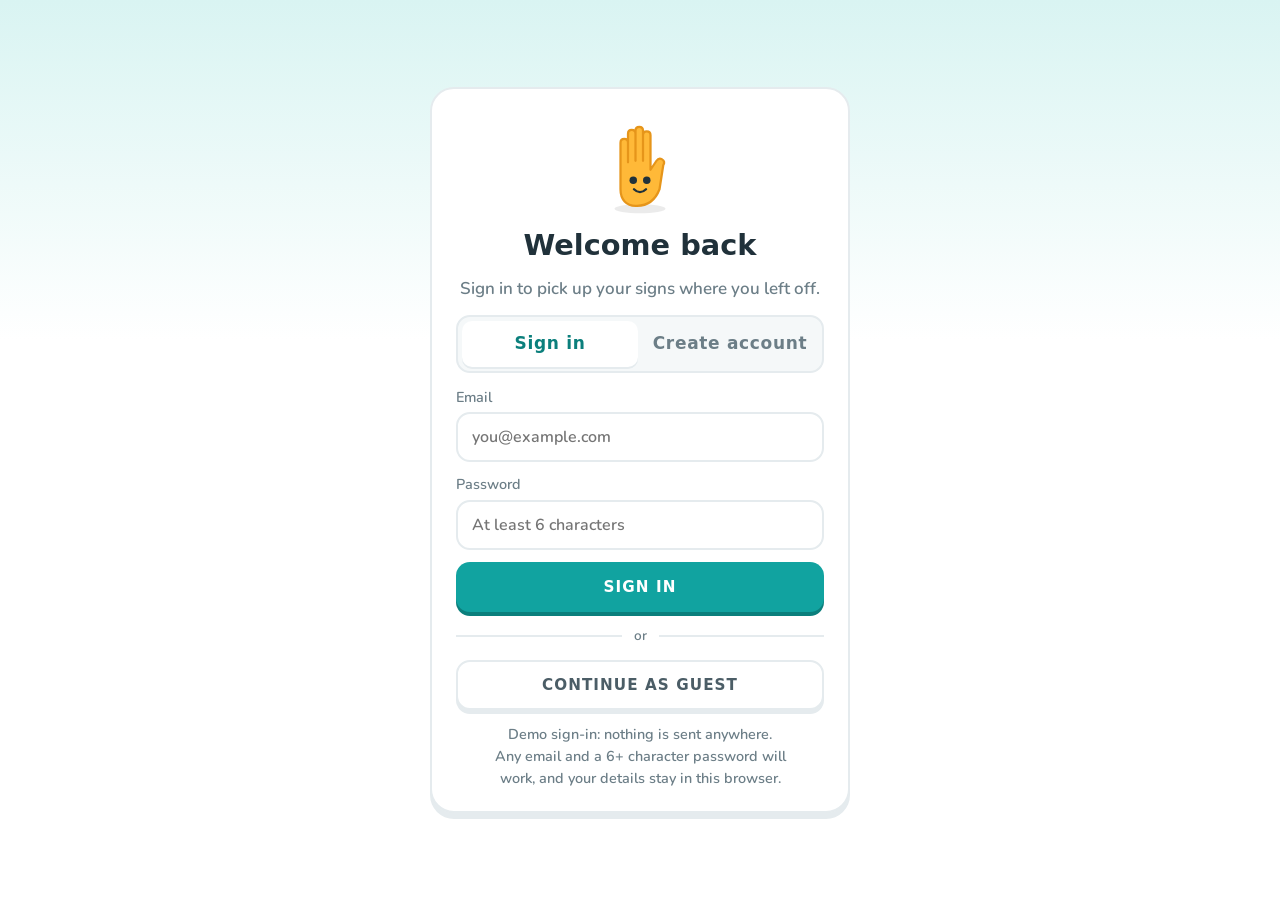
==== index.html @ fd609b51 "Wire the letter model into the ABC camera check Adds the camera check for single letters, spelled wo" ====
<!doctype html>
<html lang="en">
<head>
<meta charset="utf-8">
<meta name="viewport" content="width=device-width, initial-scale=1, viewport-fit=cover">
<title>First Signs</title>
<link rel="stylesheet" href="styles.css?v=9">
<script>try { if (!localStorage.getItem("firstsigns.user")) location.replace("login.html"); } catch (e) {}</script>
</head>
<body>
<div class="shell">
  <nav class="tabs" aria-label="Main">
    <a class="logo" href="#learn" aria-label="First Signs home">
      <svg width="34" height="40" viewBox="0 0 112 130" aria-hidden="true"><path d="M30 70V34c0-7 10-7 10 0v26V22c0-7 10-7 10 0v36V18c0-7 10-7 10 0v40V24c0-7 10-7 10 0v46l8-12c4-6 13-1 9 6L82 96c-5 13-14 22-30 22h-2c-12 0-20-8-20-22z" fill="#ffb938" stroke="#e6951a" stroke-width="5" stroke-linejoin="round"/><circle cx="47" cy="84" r="5.5" fill="#20313a"/><circle cx="65" cy="84" r="5.5" fill="#20313a"/><path d="M48 96c5 5 11 5 16 0" fill="none" stroke="#20313a" stroke-width="4" stroke-linecap="round"/></svg>
      <span>First Signs</span>
    </a>
    <a href="#learn" data-tab="learn"><svg viewBox="0 0 32 32" aria-hidden="true"><path d="M5 15L16 6l11 9v11H19v-7h-6v7H5z"/></svg><span>Learn</span></a>
    <a href="#practice" data-tab="practice"><svg viewBox="0 0 32 32" aria-hidden="true"><rect x="3" y="12" width="5" height="8" rx="2"/><rect x="24" y="12" width="5" height="8" rx="2"/><rect x="8" y="8" width="4" height="16" rx="2"/><rect x="20" y="8" width="4" height="16" rx="2"/><rect x="12" y="14.5" width="8" height="3"/></svg><span>Practice</span></a>
    <a href="#abc" data-tab="abc"><svg viewBox="0 0 32 32" aria-hidden="true"><rect x="3" y="6" width="26" height="20" rx="6"/><text x="16" y="21" text-anchor="middle" font-family="Fredoka, sans-serif" font-weight="700" font-size="11" fill="#fff">ABC</text></svg><span>ABC</span></a>
    <a href="#rewards" data-tab="rewards"><svg viewBox="0 0 32 32" aria-hidden="true"><rect x="5" y="12" width="22" height="14" rx="3"/><rect x="9" y="6" width="14" height="7" rx="2"/><path d="M5 16h22" stroke="#fff" stroke-width="2.5"/></svg><span>Rewards</span></a>
    <a href="#profile" data-tab="profile"><svg viewBox="0 0 32 32" aria-hidden="true"><circle cx="16" cy="11" r="6"/><path d="M5 27c1-6 6-9 11-9s10 3 11 9z"/></svg><span>Profile</span></a>
  </nav>
  <main id="app" class="main"></main>
  <aside id="rail" class="rail" aria-label="Your day"></aside>
</div>

<!-- MediaPipe Holistic (hand, face and body tracking), stored locally in vendor/ -->
<script src="vendor/holistic/holistic.js"></script>
<script src="js/signs.js"></script>
<script src="js/alphabet.js"></script>
<script src="js/camera.js"></script>
<script src="js/letters.js"></script>
<script src="js/abc.js"></script>
<script src="js/app.js"></script>
</body>
</html>
---- styles.css ----
/* First Signs: app-style design.
   Layout: a sidebar on laptops (bottom tab bar on phones), the page in the middle,
   and a right rail with your stats on wide screens. Lessons take over the whole screen.
   Look: white surfaces, chunky rounded buttons that press down, a few bright colors
   that each mean something, rounded type (Fredoka for headings, Nunito for reading).
   Green and coral also mean right and wrong in lessons. */

/* Fonts are stored in vendor/fonts so the app works offline (SIL Open Font License, see vendor/fonts). */
@font-face { font-family: "Fredoka"; src: url("vendor/fonts/fredoka-latin-600-normal.woff2") format("woff2"); font-weight: 500 600; font-display: swap; }
@font-face { font-family: "Fredoka"; src: url("vendor/fonts/fredoka-latin-700-normal.woff2") format("woff2"); font-weight: 700 800; font-display: swap; }
@font-face { font-family: "Nunito"; src: url("vendor/fonts/nunito-latin-600-normal.woff2") format("woff2"); font-weight: 400 600; font-display: swap; }
@font-face { font-family: "Nunito"; src: url("vendor/fonts/nunito-latin-700-normal.woff2") format("woff2"); font-weight: 700; font-display: swap; }
@font-face { font-family: "Nunito"; src: url("vendor/fonts/nunito-latin-800-normal.woff2") format("woff2"); font-weight: 800 900; font-display: swap; }

:root {
  color-scheme: light;
  --teal: #11a3a0; --teal-d: #0b7f7c; --teal-l: #d9f4f2;
  --sun: #ffb938;  --sun-d: #e6951a;  --sun-l: #fff2d6;
  --coral: #ff7a6b; --coral-d: #e2584a; --coral-l: #ffe6e2;
  --plum: #7c5cff; --plum-d: #5d3fe0; --plum-l: #ece7ff;
  --leaf: #48c774; --leaf-d: #2fa85a; --leaf-l: #e2f7e9;
  --ink: #20313a; --muted: #6c7e87; --line: #e5ebee; --track: #e9eef1; --bg: #ffffff; --soft: #f5f8f9;
  --display: "Fredoka", "Arial Rounded MT Bold", system-ui, sans-serif;
  --font: "Nunito", system-ui, -apple-system, "Segoe UI", sans-serif;
  --r: 18px; --r-sm: 14px;
}

/* ---------- base ---------- */
* { box-sizing: border-box; }
html { background: var(--bg); }
body { margin: 0; min-height: 100vh; background: var(--bg); color: var(--ink); font-family: var(--font); font-size: 17px; font-weight: 600; line-height: 1.5; -webkit-font-smoothing: antialiased; }
h1, h2, h3, h4 { margin: 0; font-family: var(--display); font-weight: 600; line-height: 1.15; text-wrap: balance; }
h1 { font-size: 2rem; } h2 { font-size: 1.35rem; } h4 { font-size: 1.1rem; }
p { margin: 0; }
a { color: var(--teal-d); font-weight: 700; }
button { font: inherit; color: inherit; cursor: pointer; }
svg { display: block; flex: none; }
:focus-visible { outline: 3px solid var(--plum); outline-offset: 3px; border-radius: 10px; }
[hidden] { display: none !important; }
.muted, .say, .situation { color: var(--muted); }
.note { font-size: .9rem; color: var(--muted); }
.eyebrow { font-family: var(--display); font-weight: 600; font-size: .8rem; letter-spacing: .1em; text-transform: uppercase; color: var(--muted); }
.stack { display: flex; flex-direction: column; gap: 10px; }
.row { display: flex; gap: 10px; flex-wrap: wrap; align-items: center; }
@media (prefers-reduced-motion: reduce) { *, *::before, *::after { transition: none !important; animation: none !important; } }

/* ---------- app shell ---------- */
.main {
  display: flex; flex-direction: column; gap: 22px; min-width: 0;
  padding: 18px max(16px, env(safe-area-inset-right, 0px)) calc(104px + env(safe-area-inset-bottom, 0px)) max(16px, env(safe-area-inset-left, 0px));
}
.main > * { width: 100%; max-width: 860px; margin-inline: auto; }
.rail { display: none; }

/* bottom tab bar on phones */
nav.tabs {
  position: fixed; left: 0; right: 0; bottom: 0; z-index: 5; background: var(--bg); border-top: 2px solid var(--line);
  display: flex; justify-content: space-around; padding: 8px max(6px, env(safe-area-inset-right, 0px)) calc(8px + env(safe-area-inset-bottom, 0px)) max(6px, env(safe-area-inset-left, 0px));
}
nav.tabs a { display: grid; justify-items: center; gap: 2px; padding: 6px 10px; border-radius: 14px; border: 2px solid transparent; text-decoration: none;
  color: #8a9aa2; font-family: var(--display); font-weight: 600; font-size: .72rem; letter-spacing: .04em; text-transform: uppercase; }
nav.tabs a svg { width: 28px; height: 28px; fill: #a7b5bc; }
nav.tabs a[aria-current="page"] { background: var(--teal-l); border-color: #9fe0dc; color: var(--teal-d); }
nav.tabs a[aria-current="page"] svg { fill: var(--teal); }
nav.tabs .logo { display: none; }

/* sidebar on laptops */
@media (min-width: 900px) {
  .shell { display: grid; grid-template-columns: 236px minmax(0, 1fr); min-height: 100vh; }
  nav.tabs { position: sticky; top: 0; height: 100vh; flex-direction: column; justify-content: flex-start; gap: 6px;
    border-top: 0; border-right: 2px solid var(--line); padding: 24px 14px; }
  nav.tabs a { display: flex; align-items: center; gap: 14px; padding: 10px 14px; font-size: .95rem; letter-spacing: .06em; }
  nav.tabs a svg { width: 30px; height: 30px; }
  nav.tabs .logo { display: flex; gap: 10px; color: var(--teal-d); font-size: 1.55rem; letter-spacing: 0; text-transform: none; font-weight: 700; padding: 0 10px 22px; }
  nav.tabs .logo svg { fill: none; width: 34px; height: 40px; }
  .main { padding: 26px clamp(20px, 4vw, 56px) 60px; }
  .toast { bottom: 28px !important; }
}
/* right rail on wide screens: stats and today's cards move out of the page */
@media (min-width: 1240px) {
  .shell { grid-template-columns: 236px minmax(0, 1fr) 350px; }
  .rail { display: flex; flex-direction: column; gap: 16px; position: sticky; top: 0; height: 100vh; overflow-y: auto;
    padding: 24px 24px; border-left: 2px solid var(--line); }
  .main .statbar, .rail-dup { display: none; }
}

/* lessons take over the whole screen */
.lesson-mode nav.tabs, .lesson-mode .rail { display: none !important; }
.lesson-mode .shell { display: block; }
.lesson-mode .main { min-height: 100vh; padding: 0; gap: 0; }
.lesson-mode .main > * { max-width: none; }

/* ---------- color helpers ---------- */
.c-teal  { background: var(--teal);  box-shadow: 0 5px 0 var(--teal-d); color: #fff; }
.c-plum  { background: var(--plum);  box-shadow: 0 5px 0 var(--plum-d); color: #fff; }
.c-coral { background: var(--coral); box-shadow: 0 5px 0 var(--coral-d); color: #fff; }
.c-sun   { background: var(--sun);   box-shadow: 0 5px 0 var(--sun-d); color: #5a3b00; }
.c-leaf  { background: var(--leaf);  box-shadow: 0 5px 0 var(--leaf-d); color: #fff; }
.c-text-teal { color: var(--teal-d); } .c-text-plum { color: var(--plum); } .c-text-leaf { color: var(--leaf-d); }
.hl { color: var(--teal-d); }

/* ---------- progress bars ---------- */
.pbar, .bar { height: 14px; border-radius: 99px; background: var(--track); overflow: hidden; box-shadow: none; }
.pbar > i, .bar > i { display: block; height: 100%; border-radius: inherit; background: var(--leaf); box-shadow: inset 0 -4px 0 rgba(0,0,0,.08); transition: width .4s cubic-bezier(.2,.8,.2,1); }
.pbar.thin, .bar { height: 10px; }
.pbar.big { height: 18px; flex: 1; }
.pbar[class*="c-"] { background: var(--track); box-shadow: none; }
.pbar.teal > i, .pbar.c-teal > i, .bar > i { background: var(--teal); }
.pbar.c-plum > i { background: var(--plum); } .pbar.c-coral > i { background: var(--coral); }
.pbar.c-sun > i { background: var(--sun); } .pbar.c-leaf > i { background: var(--leaf); }

/* ---------- buttons ---------- */
.btn { display: inline-flex; align-items: center; justify-content: center; gap: 8px; min-height: 50px; padding: 0 22px; border-radius: var(--r-sm);
  border: 2px solid var(--line); background: var(--bg); color: #4b5d66; box-shadow: 0 4px 0 var(--line);
  font-family: var(--display); font-weight: 700; font-size: .95rem; letter-spacing: .07em; text-transform: uppercase; text-decoration: none;
  transition: transform .08s, box-shadow .08s, filter .14s; }
.btn:hover:not(:disabled) { filter: brightness(1.04); background-color: var(--soft); }
.btn:active:not(:disabled) { transform: translateY(3px); box-shadow: 0 1px 0 var(--line); }
.btn.teal, .btn.sun, .btn.green, .btn.good, .btn.coral { color: #fff; border-color: transparent; }
.btn.teal, .btn.sun { background: var(--teal); box-shadow: 0 4px 0 var(--teal-d); }
.btn.green, .btn.good { background: var(--leaf); box-shadow: 0 4px 0 var(--leaf-d); }
.btn.coral { background: var(--coral); box-shadow: 0 4px 0 var(--coral-d); }
.btn.teal:hover, .btn.sun:hover { background: var(--teal); } .btn.green:hover, .btn.good:hover { background: var(--leaf); } .btn.coral:hover { background: var(--coral); }
.btn.teal:active, .btn.sun:active { box-shadow: 0 1px 0 var(--teal-d); } .btn.green:active, .btn.good:active { box-shadow: 0 1px 0 var(--leaf-d); } .btn.coral:active { box-shadow: 0 1px 0 var(--coral-d); }
.btn.bad { color: var(--coral-d); }
.btn.ghost { background: var(--bg); }
.btn.sm { min-height: 40px; padding: 0 16px; font-size: .82rem; border-radius: 12px; }
.btn.wide { min-width: 210px; }
.btn.block { width: 100%; }
.btn:disabled { background: var(--track); color: #a7b5bc; border-color: var(--track); box-shadow: 0 4px 0 #d6dee2; cursor: default; }
.link, .back { background: none; border: 0; padding: 0; color: var(--teal-d); font-family: var(--display); font-weight: 600; font-size: .85rem; letter-spacing: .08em; text-transform: uppercase; }
.back { align-self: flex-start; }

/* ---------- stats ---------- */
.statbar { display: flex; justify-content: space-between; align-items: center; gap: 10px; }
.stat { display: flex; align-items: center; gap: 6px; font-family: var(--display); font-weight: 700; font-size: 1.15rem; }
.stat svg { width: 28px; height: 28px; }
.s-sun { color: var(--sun-d); } .s-teal { color: var(--teal-d); } .s-plum { color: var(--plum-d); } .s-coral { color: var(--coral-d); }

/* ---------- cards ---------- */
.panelcard, .panel, .card, .phrases { border: 2px solid var(--line); border-radius: var(--r); padding: 18px 20px; display: grid; gap: 12px; background: var(--bg); }
.panelcard h4 { display: flex; justify-content: space-between; align-items: center; gap: 10px; }
.panelcard h4 .muted { font-family: var(--font); font-size: .9rem; font-weight: 700; }
.moment { display: flex; gap: 14px; align-items: center; }
.moment-ic { width: 52px; height: 52px; border-radius: 16px; background: var(--coral-l); display: grid; place-items: center; flex: none; }
.moment-ic svg { width: 30px; height: 30px; }
.moment b { font-family: var(--display); font-weight: 600; font-size: 1.05rem; display: block; }
.moment span { font-size: .9rem; color: var(--muted); }
.pill { display: inline-flex; align-items: center; gap: 6px; padding: 6px 12px; border-radius: 99px; font-family: var(--display); font-size: .85rem; letter-spacing: .06em; text-transform: uppercase; }
.pill svg { width: 18px; height: 18px; }
.pill.good { background: var(--leaf-l); color: var(--leaf-d); }
.brow { display: grid; grid-template-columns: 46px 1fr auto; gap: 12px; align-items: center; }
.brow > i { width: 46px; height: 46px; border-radius: 14px; display: grid; place-items: center; }
.brow > i svg { width: 26px; height: 26px; }
.brow b { font-family: var(--display); font-weight: 600; display: block; margin-bottom: 5px; }
.notice { display: flex; gap: 14px; align-items: center; flex-wrap: wrap; background: var(--sun-l); border-radius: var(--r); padding: 12px 16px; }
.notice p { flex: 1 1 220px; }
.notice-mitt { flex: none; }

/* ---------- page header (colored banner with Mitt) ---------- */
.pagehead { border-radius: 22px; padding: 22px 24px; display: flex; gap: 16px; align-items: center; justify-content: space-between; margin-bottom: 6px; }
.pagehead small { font-family: var(--display); font-weight: 600; font-size: .8rem; letter-spacing: .1em; text-transform: uppercase; opacity: .85; }
.pagehead h1 { font-size: clamp(1.6rem, 3vw, 2.2rem); margin-top: 2px; }
.pagehead p { margin-top: 8px; max-width: 56ch; opacity: .92; }
.pagehead-text { min-width: 0; }
.pagehead-mitt { flex: none; margin: -6px 0 -18px; }
@media (max-width: 560px) { .pagehead-mitt { display: none; } }

/* ---------- Learn path ---------- */
.unit { display: grid; gap: 4px; }
.unitbar { border-radius: 20px; padding: 14px 16px 14px 20px; display: flex; justify-content: space-between; align-items: center; gap: 12px; position: sticky; top: 10px; z-index: 2; }
.unitbar small { font-family: var(--display); font-weight: 600; font-size: .78rem; letter-spacing: .1em; text-transform: uppercase; opacity: .85; }
.unitbar b { display: block; font-family: var(--display); font-weight: 600; font-size: 1.4rem; }
.guide { display: flex; align-items: center; gap: 8px; padding: 10px 14px; border-radius: 14px; border: 2px solid rgba(255,255,255,.5); background: transparent; color: inherit;
  font-family: var(--display); font-weight: 600; font-size: .85rem; letter-spacing: .08em; text-transform: uppercase; }
.guide svg { width: 22px; height: 22px; }
.c-sun .guide { border-color: rgba(90,59,0,.3); }
.c-sun .guide svg path { stroke: #5a3b00; }
@media (max-width: 480px) { .guide span { display: none; } }
.path { display: flex; flex-direction: column; align-items: center; gap: 18px; padding: 30px 0 40px; }
.step { position: relative; display: grid; justify-items: center; gap: 8px; transform: translateX(var(--x)); }
@media (max-width: 560px) { .step { transform: translateX(calc(var(--x) * .55)); } }
.node { width: 78px; height: 72px; border-radius: 50%; border: 0; display: grid; place-items: center; transition: transform .08s, box-shadow .08s; }
.node svg { width: 36px; height: 36px; }
.node:active { transform: translateY(5px); }
.node.done, .node.started { background: var(--sun); box-shadow: 0 7px 0 var(--sun-d); }
.node.new { background: var(--track); box-shadow: 0 7px 0 #cdd6db; }
.node.now { outline: 8px solid var(--plum-l); outline-offset: 5px; }
.node.now.c-teal { outline-color: var(--teal-l); } .node.now.c-coral { outline-color: var(--coral-l); } .node.now.c-sun { outline-color: var(--sun-l); } .node.now.c-leaf { outline-color: var(--leaf-l); }
.node.chest { border-radius: 22px; background: var(--leaf); box-shadow: 0 7px 0 var(--leaf-d); }
.node.done:active, .node.started:active { box-shadow: 0 2px 0 var(--sun-d); }
.nodelabel { font-size: .8rem; color: var(--muted); max-width: 170px; text-align: center; line-height: 1.25; }
.startbubble { position: relative; font-family: var(--display); font-weight: 700; font-size: .95rem; letter-spacing: .08em; color: var(--plum);
  background: var(--bg); border: 2px solid var(--line); padding: 7px 14px; border-radius: 14px; margin-bottom: 8px; animation: bob 1.6s ease-in-out infinite; }
.startbubble::after { content: ""; position: absolute; bottom: -9px; left: 50%; margin-left: -8px; border: 8px solid transparent; border-top-color: var(--line); border-bottom: 0; }
@keyframes bob { 50% { transform: translateY(-4px); } }
.pathmitt { position: absolute; top: 30px; left: 50%; transform: translateX(calc(var(--side) * 140px - 50%)); pointer-events: none; }
@media (max-width: 560px) { .pathmitt { display: none; } }

/* ---------- Practice hub ---------- */
.modes { display: grid; gap: 14px; }
@media (min-width: 640px) { .modes { grid-template-columns: 1fr 1fr; } }
.mode { display: flex; gap: 16px; align-items: center; text-align: left; padding: 16px 18px; border: 2px solid var(--line); border-radius: var(--r); background: var(--bg); box-shadow: 0 4px 0 var(--line); transition: transform .08s; }
.mode:hover { border-color: #b8e6e3; }
.mode:active { transform: translateY(3px); box-shadow: 0 1px 0 var(--line); }
.mode > i { width: 58px; height: 58px; border-radius: 18px; display: grid; place-items: center; flex: none; }
.mode > i svg { width: 32px; height: 32px; }
.mode b { display: block; font-family: var(--display); font-weight: 600; font-size: 1.15rem; }
.mode span span { color: var(--muted); font-size: .92rem; }
.hs { display: grid; grid-template-columns: repeat(auto-fill, minmax(160px, 1fr)); gap: 16px; }
.hs > div { display: grid; gap: 4px; align-content: start; }
.hs b { font-family: var(--display); font-weight: 600; }

/* ---------- Rewards ---------- */
.badges { display: grid; grid-template-columns: repeat(auto-fill, minmax(150px, 1fr)); gap: 14px; }
.badge { border: 2px solid var(--line); border-radius: var(--r); padding: 18px 12px 14px; display: grid; justify-items: center; gap: 8px; text-align: center; }
.badge > i { width: 74px; height: 74px; border-radius: 22px; display: grid; place-items: center; transform: rotate(-6deg); }
.badge:not(.got) > i { background: var(--track); box-shadow: 0 5px 0 #d6dee2; }
.badge > i svg { width: 38px; height: 38px; }
.badge b { font-family: var(--display); font-weight: 600; font-size: 1rem; line-height: 1.2; }
.badge span { font-size: .82rem; color: var(--muted); }
.badge.got span { color: var(--leaf-d); font-family: var(--display); letter-spacing: .06em; text-transform: uppercase; }
.badge .pbar { width: 80%; }

/* ---------- Profile ---------- */
.profilehead { display: flex; gap: 18px; align-items: center; }
.avatar { width: 96px; height: 96px; border-radius: 50%; background: var(--sun-l); border: 4px solid var(--sun); display: grid; place-items: center; flex: none; overflow: hidden; }
.avatar .mitt { margin-top: 10px; }
.tiles4 { display: grid; grid-template-columns: 1fr 1fr; gap: 12px; }
@media (min-width: 720px) { .tiles4 { grid-template-columns: repeat(4, 1fr); } }
.stattile { border: 2px solid var(--line); border-radius: var(--r); padding: 14px 16px; display: flex; gap: 12px; align-items: center; }
.tile-ic svg { width: 32px; height: 32px; }
.stattile b { display: block; font-family: var(--display); font-weight: 700; font-size: 1.6rem; line-height: 1; font-variant-numeric: tabular-nums; }
.stattile span { font-size: .85rem; color: var(--muted); }
.week { display: flex; justify-content: space-between; gap: 6px; }
.day { display: grid; justify-items: center; gap: 6px; font-size: .8rem; color: var(--muted); }
.day i { width: 40px; height: 40px; border-radius: 50%; background: var(--track); }
.day.on i { background: var(--sun); box-shadow: 0 3px 0 var(--sun-d); }
.day.today:not(.on) i { background: var(--bg); border: 3px solid var(--sun); }
.prow { display: grid; grid-template-columns: 140px 1fr 52px; gap: 12px; align-items: center; font-size: .95rem; }
.prow .n { text-align: right; font-variant-numeric: tabular-nums; color: var(--muted); }
.log { display: grid; gap: 6px; margin: 0; padding: 0; list-style: none; }
.log li { display: flex; justify-content: space-between; gap: 10px; border-top: 2px solid var(--line); padding-top: 8px; }
.log li:first-child { border-top: 0; padding-top: 0; }
.facts { display: grid; gap: 14px; }
@media (min-width: 760px) { .facts { grid-template-columns: repeat(3, 1fr); } }
.fact { display: grid; gap: 4px; }
.fact b { font-family: var(--display); font-weight: 700; font-size: 1.7rem; color: var(--plum); }

/* ---------- Lessons ---------- */
.ltop { display: flex; align-items: center; gap: 18px; width: 100%; max-width: 1040px !important; margin: 0 auto; padding: 26px max(20px, env(safe-area-inset-right, 0px)) 0 max(20px, env(safe-area-inset-left, 0px)); }
.x { background: none; border: 0; font-size: 1.7rem; color: #a7b5bc; line-height: 1; padding: 4px; }
.hearts { display: flex; align-items: center; gap: 5px; font-family: var(--display); font-weight: 700; color: var(--coral-d); font-size: 1.15rem; }
.hearts svg { width: 28px; height: 28px; }
.lbody { flex: 1; width: 100%; max-width: 900px !important; margin: 0 auto; padding: 30px max(20px, env(safe-area-inset-right, 0px)) 30px max(20px, env(safe-area-inset-left, 0px)); display: flex; flex-direction: column; gap: 18px; }
.lbody.wide { max-width: 1100px !important; }
.lbody.end { align-items: center; justify-content: center; text-align: center; }
.qtype { display: flex; align-items: center; gap: 8px; font-family: var(--display); font-weight: 600; font-size: .85rem; letter-spacing: .1em; text-transform: uppercase; }
.qtype svg { width: 22px; height: 22px; }
.q { font-size: clamp(1.7rem, 3.2vw, 2.3rem); }
.signcard { display: flex; gap: 24px; align-items: center; flex-wrap: wrap; border: 2px solid var(--line); border-radius: 22px; padding: 18px 22px; }
.signcard > .stack, .signcard > .steps { flex: 1 1 280px; min-width: 0; }
.handpic { width: 150px; height: 150px; border-radius: 20px; background: var(--teal-l); display: grid; place-items: center; flex: none; overflow: hidden; }
.handpic .mitt { margin-top: 14px; }
.signcard .photo img { width: 190px; }
.opts { display: grid; grid-template-columns: 1fr 1fr; gap: 14px; }
@media (min-width: 760px) { .opts { grid-template-columns: repeat(4, 1fr); } }
.opt { min-height: 70px; border-radius: 18px; border: 2px solid var(--line); background: var(--bg); box-shadow: 0 4px 0 var(--line);
  font-family: var(--display); font-weight: 600; font-size: 1.2rem; letter-spacing: .04em; transition: transform .08s; }
.opt:hover:not(:disabled) { border-color: #9fe0dc; background: #f3fbfb; }
.opt:active:not(:disabled) { transform: translateY(3px); box-shadow: 0 1px 0 var(--line); }
.opt.right { border-color: #7fd99f; background: var(--leaf-l); box-shadow: 0 4px 0 #7fd99f; color: var(--leaf-d); }
.opt.wrong { border-color: #ffb3a9; background: var(--coral-l); box-shadow: 0 4px 0 #ffb3a9; color: var(--coral-d); }
.opt.dim { opacity: .5; }
.opt:disabled { cursor: default; }
.bigword { border: 2px solid var(--line); border-radius: 22px; padding: 40px 20px; text-align: center; font-family: var(--display); font-weight: 700; font-size: clamp(2.6rem, 7vw, 4rem); letter-spacing: .04em; }
.bigword span { display: block; font-family: var(--font); font-weight: 600; font-size: 1rem; color: var(--muted); letter-spacing: 0; margin-top: 6px; }
.lfoot { position: sticky; bottom: 0; z-index: 3; background: var(--bg); border-top: 2px solid var(--line); display: flex; justify-content: space-between; align-items: center; gap: 16px; flex-wrap: wrap;
  padding: 22px max(20px, calc((100% - 1000px) / 2)) calc(22px + env(safe-area-inset-bottom, 0px)); }
.lfoot.good { background: var(--leaf-l); border-top-color: transparent; }
.lfoot.bad { background: var(--coral-l); border-top-color: transparent; }
.yay { display: flex; align-items: center; gap: 16px; flex: 1 1 320px; min-width: 0; }
.tick { width: 64px; height: 64px; border-radius: 50%; background: var(--bg); display: grid; place-items: center; flex: none; }
.tick svg { width: 38px; height: 38px; }
.yay b { display: block; font-family: var(--display); font-weight: 700; font-size: 1.45rem; color: var(--leaf-d); }
.lfoot.bad .yay b { color: var(--coral-d); }
.yay span { color: #2b6a45; }
.lfoot.bad .yay span { color: #9a3b30; }
.ask { font-family: var(--display); font-weight: 600; font-size: 1.15rem; }
@media (max-width: 560px) { .lfoot .btn.wide { flex: 1 1 100%; min-width: 0; } }
.endstats { display: flex; gap: 14px; flex-wrap: wrap; justify-content: center; }
.endstats > div { min-width: 130px; border-radius: 18px; padding: 10px 16px 12px; display: grid; gap: 4px; justify-items: center; }
.endstats small { font-family: var(--display); font-weight: 600; font-size: .75rem; letter-spacing: .1em; text-transform: uppercase; }
.endstats b { display: flex; align-items: center; gap: 6px; font-family: var(--display); font-weight: 700; font-size: 1.6rem; }
.endstats b svg { width: 24px; height: 24px; }

/* ---------- signs (sign guide, ABC cards) ---------- */
.signlist { display: grid; gap: 16px; }
@media (min-width: 1000px) { .signlist { grid-template-columns: 1fr 1fr; } }
.sign { border: 2px solid var(--line); border-radius: var(--r); padding: 18px 20px; display: grid; gap: 12px; align-content: start; }
.sign-head { display: flex; justify-content: space-between; gap: 12px; align-items: center; flex-wrap: wrap; }
.gloss { font-family: var(--display); font-weight: 700; font-size: 1.6rem; letter-spacing: .03em; }
.status { font-family: var(--display); font-weight: 600; font-size: .75rem; letter-spacing: .08em; text-transform: uppercase; padding: 4px 10px; border-radius: 99px; background: var(--track); color: var(--muted); }
.status.k { background: var(--leaf-l); color: var(--leaf-d); }
.status.l { background: var(--sun-l); color: var(--sun-d); }
.steps { display: grid; grid-template-columns: auto 1fr; gap: 6px 14px; margin: 0; }
.steps dt { font-family: var(--display); font-weight: 600; font-size: .72rem; letter-spacing: .1em; text-transform: uppercase; color: var(--muted); padding-top: .3em; }
.steps dd { margin: 0; min-width: 0; }
.hook { padding: 10px 14px; background: var(--sun-l); border-radius: var(--r-sm); }
.phrase { display: grid; gap: 2px; padding-block: 8px; border-top: 2px solid var(--line); }
.phrase:first-of-type { border-top: 0; }
.phrase .g { font-family: var(--display); font-weight: 600; letter-spacing: .03em; }
.photo { margin: 0; display: grid; gap: 6px; justify-items: start; }
.photo img { width: 180px; max-width: 100%; height: auto; border-radius: var(--r-sm); background: var(--soft); border: 2px solid var(--line); }
.photo.small img { width: 100%; max-height: 130px; object-fit: contain; }
.photo.drawing img { background: #fff; padding: 10px; }

/* ---------- ABC tab pieces ---------- */
.routines { display: grid; grid-template-columns: 1fr 1fr; gap: 14px; }
@media (min-width: 900px) { .routines { grid-template-columns: repeat(3, 1fr); } }
@media (max-width: 899px) { .routines > :last-child:nth-child(odd) { grid-column: 1 / -1; } }
.routine { padding: 16px 18px; text-align: left; display: grid; gap: 8px; align-content: start; border: 2px solid var(--line); border-radius: var(--r); background: var(--bg); box-shadow: 0 4px 0 var(--line); transition: transform .08s; }
.routine:hover { border-color: #9fe0dc; }
.routine:active { transform: translateY(3px); box-shadow: 0 1px 0 var(--line); }
.routine .time { font-family: var(--display); font-weight: 600; font-size: .72rem; letter-spacing: .1em; text-transform: uppercase; color: var(--muted); }
.routine .name { font-family: var(--display); font-weight: 600; font-size: 1.15rem; }
.routine .count { font-size: .85rem; color: var(--muted); }
.seg { display: grid; grid-template-columns: 1fr 1fr; border: 2px solid var(--line); border-radius: 16px; padding: 4px; gap: 4px; background: var(--soft); }
.seg button { border: 0; background: none; padding: 10px; border-radius: 12px; font-family: var(--display); font-weight: 600; letter-spacing: .04em; color: var(--muted); }
.seg button[aria-pressed="true"] { background: var(--bg); color: var(--teal-d); box-shadow: 0 2px 0 var(--line); }
.big { font-family: var(--display); font-weight: 700; font-size: 3rem; text-align: center; letter-spacing: .04em; }
.options { display: grid; gap: 12px; grid-template-columns: repeat(2, minmax(0, 1fr)); }
.feedback { text-align: center; font-weight: 700; min-height: 1.5em; }
.progress-dots { display: flex; gap: 6px; justify-content: center; }
.progress-dots i { width: 10px; height: 10px; border-radius: 99px; background: var(--track); transition: width .24s; }
.progress-dots i.on { width: 22px; background: var(--leaf); }
.chips { display: flex; flex-wrap: wrap; gap: 8px; }
.chip { padding: 6px 14px; border-radius: 99px; border: 2px solid var(--line); background: var(--bg); font-family: var(--display); font-weight: 600; letter-spacing: .04em; }
button.chip:hover { border-color: #9fe0dc; background: #f3fbfb; }
.field { flex: 1 1 200px; min-width: 0; font: inherit; padding: 12px 14px; border-radius: var(--r-sm); border: 2px solid var(--line); background: var(--bg); color: var(--ink); text-transform: uppercase; letter-spacing: .06em; }
.field:focus { outline: none; border-color: var(--teal); }
.tiles { display: flex; flex-wrap: wrap; gap: 8px; }
.tile { font-family: var(--display); font-weight: 700; font-size: 1.3rem; min-width: 46px; min-height: 50px; padding: 6px 10px; border-radius: 12px; border: 2px solid var(--line); background: var(--bg); box-shadow: 0 3px 0 var(--line); }
.tile.done { border-color: #7fd99f; background: var(--leaf-l); color: var(--leaf-d); }
span.tile { display: inline-grid; place-items: center; }
.tile.got { border-color: var(--teal); color: var(--teal-d); }
.tile.off { border-color: var(--coral-d); color: var(--coral-d); }
.tile.on { background: var(--teal); border-color: var(--teal); color: #fff; box-shadow: 0 3px 0 var(--teal-d); }
.wordrow { display: flex; gap: 10px; align-items: center; flex-wrap: wrap; }
.tips { margin: 0; padding-left: 1.2em; display: grid; gap: 8px; }
.howto summary { cursor: pointer; font-family: var(--display); font-weight: 600; color: var(--teal-d); }
.howto[open] { display: grid; gap: 10px; }

/* ---------- camera coach ---------- */
.camgrid { display: grid; gap: 20px; }
@media (min-width: 900px) { .camgrid { grid-template-columns: minmax(0, 1fr) 340px; align-items: start; } }
.livecard { border: 2px solid var(--line); border-radius: var(--r); padding: 16px 18px; display: grid; gap: 10px; }
.livecard > b { font-family: var(--display); font-weight: 600; font-size: 1.15rem; }
.cam-stage { position: relative; width: 100%; max-width: 100%; aspect-ratio: 4 / 3; background: #14272d; border-radius: 22px; overflow: hidden; }
.cam-stage video, .cam-stage canvas { position: absolute; inset: 0; width: 100%; height: 100%; transform: scaleX(-1); }
.cam-stage video { object-fit: cover; }
.cam-count { position: absolute; inset: 0; display: grid; place-items: center; font-family: var(--display); font-weight: 700; font-size: 4.5rem; color: #fff; text-shadow: 0 2px 10px rgba(0,0,0,.5); }
.cam-count.go { font-size: 2.4rem; }
.cam-status { position: absolute; left: 12px; right: 12px; bottom: 12px; background: rgba(255,255,255,.95); color: var(--ink); padding: 10px 14px; border-radius: var(--r-sm); }
.cam-live { font-weight: 700; min-height: 1.5em; }
.cam-result:empty { display: none; }
.cam-result { display: grid; gap: 10px; }
.cam-verdict { font-family: var(--display); font-weight: 600; font-size: 1.25rem; color: var(--coral-d); }
.cam-verdict.ok { color: var(--leaf-d); }
.checks { list-style: none; margin: 0; padding: 0; display: grid; }
.checks li { display: grid; grid-template-columns: 24px 92px 1fr; gap: 8px; align-items: baseline; padding-block: 8px; border-top: 2px solid var(--line); }
.checks li span:last-child { min-width: 0; }
.checks li.ok .mark { color: var(--leaf-d); font-weight: 800; }
.checks li.no .mark { color: var(--coral-d); font-weight: 800; }
@media (max-width: 420px) { .checks li { grid-template-columns: 24px 1fr; } .checks li span:last-child { grid-column: 2; } }

/* ---------- toast ---------- */
.toast { position: fixed; left: 50%; bottom: calc(96px + env(safe-area-inset-bottom, 0px)); transform: translateX(-50%); z-index: 10; max-width: calc(100% - 32px);
  background: var(--ink); color: #fff; padding: 12px 20px; border-radius: 16px; font-weight: 700; text-align: center; box-shadow: 0 8px 24px -8px rgba(0,0,0,.35); }

/* ---------- hints: a panel that opens right under the question ---------- */
.hintwrap { display: grid; gap: 0; justify-items: start; }
.hintbtn { display: inline-flex; align-items: center; gap: 6px; padding: 6px 14px 6px 10px; border-radius: 99px; border: 2px solid #ffd98a; background: var(--sun-l);
  color: #8a5a00; font-family: var(--display); font-weight: 600; font-size: .85rem; letter-spacing: .08em; text-transform: uppercase; box-shadow: 0 3px 0 #ffd98a; }
.hintbtn svg { width: 20px; height: 20px; }
.hintbtn:active { transform: translateY(2px); box-shadow: 0 1px 0 #ffd98a; }
.hintbtn[aria-expanded="true"] { background: #ffe2a3; border-color: var(--sun); color: #5a3b00; box-shadow: 0 3px 0 var(--sun); }
.hintpop { position: relative; margin-top: 14px; width: 100%; background: #fffaf0; border: 2px solid #ffd98a; border-radius: 16px; padding: 14px 16px; display: grid; gap: 10px;
  animation: hintIn .18s ease-out; }
.hintpop::before { content: ""; position: absolute; top: -10px; left: 26px; width: 16px; height: 16px; background: #fffaf0; border-left: 2px solid #ffd98a; border-top: 2px solid #ffd98a; transform: rotate(45deg); }
@keyframes hintIn { from { opacity: 0; transform: translateY(-4px); } }
.hint-hs { display: flex; gap: 12px; align-items: center; }
.hint-hs small { display: block; font-family: var(--display); font-weight: 600; font-size: .7rem; letter-spacing: .1em; text-transform: uppercase; color: #a8771e; }
.hint-hs b { display: block; font-family: var(--display); font-weight: 600; font-size: 1.05rem; }
.hint-hs span { color: #6b5a3a; font-size: .92rem; }
.hint-tip { color: #5a4a2a; }
.photo.tiny img { width: 72px; height: 72px; object-fit: contain; background: #fff; }
.sign .hintpop { margin-top: 2px; }

/* ---------- mock login page ---------- */
body.loginpage { background: linear-gradient(180deg, var(--teal-l) 0, var(--bg) 340px); }
.login { min-height: 100vh; display: grid; place-items: center; padding: 24px max(16px, env(safe-area-inset-right, 0px)) 24px max(16px, env(safe-area-inset-left, 0px)); }
.login-card { width: 100%; max-width: 420px; background: var(--bg); border: 2px solid var(--line); border-radius: 24px; box-shadow: 0 6px 0 var(--line); padding: 28px 24px 22px; display: flex; flex-direction: column; gap: 14px; text-align: center; }
.login-mitt { display: grid; place-items: center; }
.login-card h1 { font-size: 1.8rem; }
.seg { display: grid; grid-template-columns: 1fr 1fr; gap: 4px; padding: 4px; background: var(--soft); border-radius: var(--r-sm); border: 2px solid var(--line); }
.seg button { min-height: 42px; border: 0; border-radius: 10px; background: transparent; font-family: var(--display); font-weight: 600; color: var(--muted); }
.seg button[aria-selected="true"] { background: var(--bg); color: var(--teal-d); box-shadow: 0 2px 0 var(--line); }
#form { display: flex; flex-direction: column; gap: 12px; text-align: left; }
.lfield { display: flex; flex-direction: column; gap: 4px; font-size: .9rem; color: var(--muted); }
.lfield input { min-height: 50px; padding: 0 14px; border: 2px solid var(--line); border-radius: var(--r-sm); font: inherit; font-size: 1rem; color: var(--ink); background: var(--bg); }
.lfield input:focus { outline: none; border-color: var(--teal); box-shadow: 0 0 0 3px var(--teal-l); }
.form-error { color: var(--coral-d); font-size: .9rem; margin: 0; }
.or { display: flex; align-items: center; gap: 12px; color: var(--muted); font-size: .85rem; }
.or::before, .or::after { content: ""; flex: 1; height: 2px; background: var(--line); }
.login-note { text-wrap: balance; }
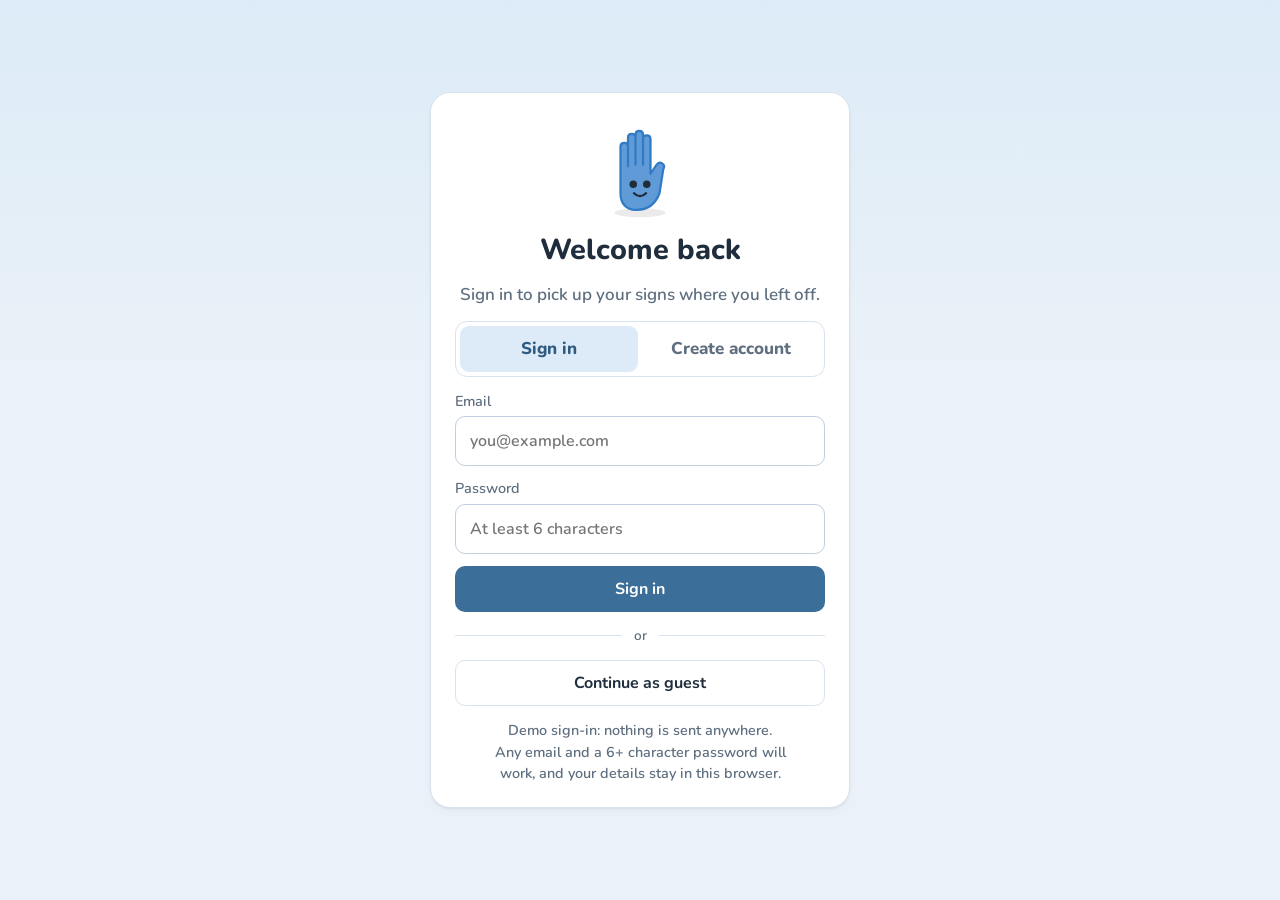
==== commit 6f870382: "Merge main into the camera letter check branch" ====
--- a/index.html
+++ b/index.html
@@ -4,24 +4,23 @@
 <meta charset="utf-8">
 <meta name="viewport" content="width=device-width, initial-scale=1, viewport-fit=cover">
 <title>First Signs</title>
-<link rel="stylesheet" href="styles.css?v=9">
+<link rel="stylesheet" href="styles.css?v=14">
 <script>try { if (!localStorage.getItem("firstsigns.user")) location.replace("login.html"); } catch (e) {}</script>
 </head>
 <body>
 <div class="shell">
   <nav class="tabs" aria-label="Main">
     <a class="logo" href="#learn" aria-label="First Signs home">
-      <svg width="34" height="40" viewBox="0 0 112 130" aria-hidden="true"><path d="M30 70V34c0-7 10-7 10 0v26V22c0-7 10-7 10 0v36V18c0-7 10-7 10 0v40V24c0-7 10-7 10 0v46l8-12c4-6 13-1 9 6L82 96c-5 13-14 22-30 22h-2c-12 0-20-8-20-22z" fill="#ffb938" stroke="#e6951a" stroke-width="5" stroke-linejoin="round"/><circle cx="47" cy="84" r="5.5" fill="#20313a"/><circle cx="65" cy="84" r="5.5" fill="#20313a"/><path d="M48 96c5 5 11 5 16 0" fill="none" stroke="#20313a" stroke-width="4" stroke-linecap="round"/></svg>
-      <span>First Signs</span>
+      <svg width="34" height="40" viewBox="0 0 112 130" aria-hidden="true"><path d="M30 70V34c0-7 10-7 10 0v26V22c0-7 10-7 10 0v36V18c0-7 10-7 10 0v40V24c0-7 10-7 10 0v46l8-12c4-6 13-1 9 6L82 96c-5 13-14 22-30 22h-2c-12 0-20-8-20-22z" fill="#609bd7" stroke="#3480cc" stroke-width="5" stroke-linejoin="round"/><circle cx="47" cy="84" r="5.5" fill="#20313a"/><circle cx="65" cy="84" r="5.5" fill="#20313a"/><path d="M48 96c5 5 11 5 16 0" fill="none" stroke="#20313a" stroke-width="4" stroke-linecap="round"/></svg>
+      <span>First <b>Signs</b></span>
     </a>
     <a href="#learn" data-tab="learn"><svg viewBox="0 0 32 32" aria-hidden="true"><path d="M5 15L16 6l11 9v11H19v-7h-6v7H5z"/></svg><span>Learn</span></a>
     <a href="#practice" data-tab="practice"><svg viewBox="0 0 32 32" aria-hidden="true"><rect x="3" y="12" width="5" height="8" rx="2"/><rect x="24" y="12" width="5" height="8" rx="2"/><rect x="8" y="8" width="4" height="16" rx="2"/><rect x="20" y="8" width="4" height="16" rx="2"/><rect x="12" y="14.5" width="8" height="3"/></svg><span>Practice</span></a>
-    <a href="#abc" data-tab="abc"><svg viewBox="0 0 32 32" aria-hidden="true"><rect x="3" y="6" width="26" height="20" rx="6"/><text x="16" y="21" text-anchor="middle" font-family="Fredoka, sans-serif" font-weight="700" font-size="11" fill="#fff">ABC</text></svg><span>ABC</span></a>
+    <a href="#abc" data-tab="abc"><svg viewBox="0 0 32 32" aria-hidden="true"><rect x="3" y="6" width="26" height="20" rx="6"/><text x="16" y="21" text-anchor="middle" font-family="Nunito, sans-serif" font-weight="900" font-size="10" fill="#fff">ABC</text></svg><span>ABC</span></a>
     <a href="#rewards" data-tab="rewards"><svg viewBox="0 0 32 32" aria-hidden="true"><rect x="5" y="12" width="22" height="14" rx="3"/><rect x="9" y="6" width="14" height="7" rx="2"/><path d="M5 16h22" stroke="#fff" stroke-width="2.5"/></svg><span>Rewards</span></a>
     <a href="#profile" data-tab="profile"><svg viewBox="0 0 32 32" aria-hidden="true"><circle cx="16" cy="11" r="6"/><path d="M5 27c1-6 6-9 11-9s10 3 11 9z"/></svg><span>Profile</span></a>
   </nav>
   <main id="app" class="main"></main>
-  <aside id="rail" class="rail" aria-label="Your day"></aside>
 </div>
 
 <!-- MediaPipe Holistic (hand, face and body tracking), stored locally in vendor/ -->
--- a/styles.css
+++ b/styles.css
@@ -1,45 +1,43 @@
-/* First Signs: app-style design.
-   Layout: a sidebar on laptops (bottom tab bar on phones), the page in the middle,
-   and a right rail with your stats on wide screens. Lessons take over the whole screen.
-   Look: white surfaces, chunky rounded buttons that press down, a few bright colors
-   that each mean something, rounded type (Fredoka for headings, Nunito for reading).
-   Green and coral also mean right and wrong in lessons. */
-
-/* Fonts are stored in vendor/fonts so the app works offline (SIL Open Font License, see vendor/fonts). */
-@font-face { font-family: "Fredoka"; src: url("vendor/fonts/fredoka-latin-600-normal.woff2") format("woff2"); font-weight: 500 600; font-display: swap; }
-@font-face { font-family: "Fredoka"; src: url("vendor/fonts/fredoka-latin-700-normal.woff2") format("woff2"); font-weight: 700 800; font-display: swap; }
+/* First Signs: calm dashboard design.
+   Layout: a white sidebar on laptops (tab bar along the bottom on phones) and the page on a soft blue background.
+   Look: white cards with thin borders, flat steel-blue buttons, warm peach for banners and highlights,
+   green for things you've finished. Nunito for everything. Lessons take over the whole screen. */
+
+/* Nunito is stored in vendor/fonts so the app works offline (SIL Open Font License, see vendor/fonts). */
 @font-face { font-family: "Nunito"; src: url("vendor/fonts/nunito-latin-600-normal.woff2") format("woff2"); font-weight: 400 600; font-display: swap; }
 @font-face { font-family: "Nunito"; src: url("vendor/fonts/nunito-latin-700-normal.woff2") format("woff2"); font-weight: 700; font-display: swap; }
 @font-face { font-family: "Nunito"; src: url("vendor/fonts/nunito-latin-800-normal.woff2") format("woff2"); font-weight: 800 900; font-display: swap; }
 
 :root {
   color-scheme: light;
-  --teal: #11a3a0; --teal-d: #0b7f7c; --teal-l: #d9f4f2;
-  --sun: #ffb938;  --sun-d: #e6951a;  --sun-l: #fff2d6;
-  --coral: #ff7a6b; --coral-d: #e2584a; --coral-l: #ffe6e2;
-  --plum: #7c5cff; --plum-d: #5d3fe0; --plum-l: #ece7ff;
-  --leaf: #48c774; --leaf-d: #2fa85a; --leaf-l: #e2f7e9;
-  --ink: #20313a; --muted: #6c7e87; --line: #e5ebee; --track: #e9eef1; --bg: #ffffff; --soft: #f5f8f9;
-  --display: "Fredoka", "Arial Rounded MT Bold", system-ui, sans-serif;
+  /* "teal" is the main steel blue; the other names are kept so older class names still work */
+  --teal: #3b6e98; --teal-d: #2f5b80; --teal-l: #dcebf7;
+  --sun: #72a7dc;  --sun-d: #317bc6;  --sun-l: #e0ecf9;
+  --coral: #6ca3da; --coral-d: #3f84c9; --coral-l: #d8e8f8;
+  --plum: #5f78b5; --plum-d: #4a6299; --plum-l: #e3e9f7;
+  --leaf: #3f6c9a; --leaf-d: #2f567d; --leaf-l: #dfe8f1;
+  --ink: #1f2d3d; --muted: #5f6f80; --line: #d8e3ee; --track: #e3ebf3; --bg: #ffffff; --soft: #f3f7fb; --page: #eaf1f8;
+  --peach: #d8e8f8; --peach-line: #bbd4ee;
+  --display: "Nunito", system-ui, -apple-system, "Segoe UI", sans-serif;
   --font: "Nunito", system-ui, -apple-system, "Segoe UI", sans-serif;
-  --r: 18px; --r-sm: 14px;
+  --r: 14px; --r-sm: 10px; --shadow: 0 1px 2px rgba(31,45,61,.06), 0 4px 14px -8px rgba(31,45,61,.12);
 }
 
 /* ---------- base ---------- */
 * { box-sizing: border-box; }
-html { background: var(--bg); }
-body { margin: 0; min-height: 100vh; background: var(--bg); color: var(--ink); font-family: var(--font); font-size: 17px; font-weight: 600; line-height: 1.5; -webkit-font-smoothing: antialiased; }
-h1, h2, h3, h4 { margin: 0; font-family: var(--display); font-weight: 600; line-height: 1.15; text-wrap: balance; }
-h1 { font-size: 2rem; } h2 { font-size: 1.35rem; } h4 { font-size: 1.1rem; }
+html { background: var(--page); }
+body { margin: 0; min-height: 100vh; background: var(--page); color: var(--ink); font-family: var(--font); font-size: 17px; font-weight: 600; line-height: 1.5; -webkit-font-smoothing: antialiased; }
+h1, h2, h3, h4 { margin: 0; font-family: var(--display); font-weight: 800; line-height: 1.2; text-wrap: balance; color: var(--ink); }
+h1 { font-size: 1.9rem; } h2 { font-size: 1.35rem; } h3 { font-size: 1.12rem; } h4 { font-size: 1.05rem; }
 p { margin: 0; }
 a { color: var(--teal-d); font-weight: 700; }
 button { font: inherit; color: inherit; cursor: pointer; }
 svg { display: block; flex: none; }
-:focus-visible { outline: 3px solid var(--plum); outline-offset: 3px; border-radius: 10px; }
+:focus-visible { outline: 3px solid #8fb4d6; outline-offset: 3px; border-radius: 10px; }
 [hidden] { display: none !important; }
-.muted, .say, .situation { color: var(--muted); }
+.muted, .say { color: var(--muted); }
 .note { font-size: .9rem; color: var(--muted); }
-.eyebrow { font-family: var(--display); font-weight: 600; font-size: .8rem; letter-spacing: .1em; text-transform: uppercase; color: var(--muted); }
+.eyebrow { font-weight: 700; font-size: .9rem; color: var(--muted); }
 .stack { display: flex; flex-direction: column; gap: 10px; }
 .row { display: flex; gap: 10px; flex-wrap: wrap; align-items: center; }
 @media (prefers-reduced-motion: reduce) { *, *::before, *::after { transition: none !important; animation: none !important; } }
@@ -50,59 +48,52 @@
   padding: 18px max(16px, env(safe-area-inset-right, 0px)) calc(104px + env(safe-area-inset-bottom, 0px)) max(16px, env(safe-area-inset-left, 0px));
 }
 .main > * { width: 100%; max-width: 860px; margin-inline: auto; }
-.rail { display: none; }
-
-/* bottom tab bar on phones */
+
+/* tab bar along the bottom on phones; a white sidebar on laptops */
 nav.tabs {
-  position: fixed; left: 0; right: 0; bottom: 0; z-index: 5; background: var(--bg); border-top: 2px solid var(--line);
-  display: flex; justify-content: space-around; padding: 8px max(6px, env(safe-area-inset-right, 0px)) calc(8px + env(safe-area-inset-bottom, 0px)) max(6px, env(safe-area-inset-left, 0px));
+  position: fixed; left: 0; right: 0; bottom: 0; z-index: 5; background: rgba(255,255,255,.96); backdrop-filter: blur(10px); border-top: 1px solid var(--line);
+  display: flex; justify-content: space-around; padding: 6px max(6px, env(safe-area-inset-right, 0px)) calc(6px + env(safe-area-inset-bottom, 0px)) max(6px, env(safe-area-inset-left, 0px));
 }
-nav.tabs a { display: grid; justify-items: center; gap: 2px; padding: 6px 10px; border-radius: 14px; border: 2px solid transparent; text-decoration: none;
-  color: #8a9aa2; font-family: var(--display); font-weight: 600; font-size: .72rem; letter-spacing: .04em; text-transform: uppercase; }
-nav.tabs a svg { width: 28px; height: 28px; fill: #a7b5bc; }
-nav.tabs a[aria-current="page"] { background: var(--teal-l); border-color: #9fe0dc; color: var(--teal-d); }
+nav.tabs a { display: grid; justify-items: center; gap: 2px; padding: 6px 10px; border-radius: 12px; text-decoration: none; color: var(--muted); font-weight: 700; font-size: .75rem; }
+nav.tabs a svg { width: 26px; height: 26px; fill: #7f93a8; }
+nav.tabs a[aria-current="page"] { background: var(--teal-l); color: var(--teal-d); }
 nav.tabs a[aria-current="page"] svg { fill: var(--teal); }
 nav.tabs .logo { display: none; }
 
-/* sidebar on laptops */
 @media (min-width: 900px) {
-  .shell { display: grid; grid-template-columns: 236px minmax(0, 1fr); min-height: 100vh; }
-  nav.tabs { position: sticky; top: 0; height: 100vh; flex-direction: column; justify-content: flex-start; gap: 6px;
-    border-top: 0; border-right: 2px solid var(--line); padding: 24px 14px; }
-  nav.tabs a { display: flex; align-items: center; gap: 14px; padding: 10px 14px; font-size: .95rem; letter-spacing: .06em; }
-  nav.tabs a svg { width: 30px; height: 30px; }
-  nav.tabs .logo { display: flex; gap: 10px; color: var(--teal-d); font-size: 1.55rem; letter-spacing: 0; text-transform: none; font-weight: 700; padding: 0 10px 22px; }
-  nav.tabs .logo svg { fill: none; width: 34px; height: 40px; }
-  .main { padding: 26px clamp(20px, 4vw, 56px) 60px; }
+  .shell { display: grid; grid-template-columns: 250px minmax(0, 1fr); min-height: 100vh; }
+  nav.tabs { position: sticky; top: 12px; right: auto; bottom: auto; align-self: start; height: calc(100vh - 24px); margin: 12px 0 12px 12px;
+    flex-direction: column; justify-content: flex-start; gap: 6px; padding: 22px 14px; border: 1px solid var(--line); border-radius: 18px; background: #fff; box-shadow: var(--shadow); }
+  nav.tabs a { display: flex; align-items: center; gap: 14px; padding: 12px 16px; font-size: 1rem; border-radius: 12px; }
+  nav.tabs a:hover:not([aria-current="page"]) { background: var(--soft); }
+  nav.tabs a[data-tab="profile"] { margin-top: auto; border-top: 1px solid var(--line); border-radius: 0 0 12px 12px; padding-top: 18px; }
+  nav.tabs a[data-tab="profile"][aria-current="page"] { border-radius: 12px; }
+  nav.tabs .logo { display: flex; gap: 10px; padding: 0 10px 22px; margin-bottom: 8px; background: none !important; color: var(--ink); font-size: 1.4rem; font-weight: 800; }
+  nav.tabs .logo b { color: var(--teal); }
+  nav.tabs .logo svg { fill: none; width: 32px; height: 38px; }
+  .main { padding: 28px clamp(20px, 3vw, 40px) 48px; }
+  .main > * { max-width: 1240px; }
   .toast { bottom: 28px !important; }
 }
-/* right rail on wide screens: stats and today's cards move out of the page */
-@media (min-width: 1240px) {
-  .shell { grid-template-columns: 236px minmax(0, 1fr) 350px; }
-  .rail { display: flex; flex-direction: column; gap: 16px; position: sticky; top: 0; height: 100vh; overflow-y: auto;
-    padding: 24px 24px; border-left: 2px solid var(--line); }
-  .main .statbar, .rail-dup { display: none; }
-}
 
 /* lessons take over the whole screen */
-.lesson-mode nav.tabs, .lesson-mode .rail { display: none !important; }
+.lesson-mode nav.tabs { display: none !important; }
 .lesson-mode .shell { display: block; }
+.lesson-mode main.main { padding: 0; }
 .lesson-mode .main { min-height: 100vh; padding: 0; gap: 0; }
 .lesson-mode .main > * { max-width: none; }
 
 /* ---------- color helpers ---------- */
-.c-teal  { background: var(--teal);  box-shadow: 0 5px 0 var(--teal-d); color: #fff; }
-.c-plum  { background: var(--plum);  box-shadow: 0 5px 0 var(--plum-d); color: #fff; }
-.c-coral { background: var(--coral); box-shadow: 0 5px 0 var(--coral-d); color: #fff; }
-.c-sun   { background: var(--sun);   box-shadow: 0 5px 0 var(--sun-d); color: #5a3b00; }
-.c-leaf  { background: var(--leaf);  box-shadow: 0 5px 0 var(--leaf-d); color: #fff; }
-.c-text-teal { color: var(--teal-d); } .c-text-plum { color: var(--plum); } .c-text-leaf { color: var(--leaf-d); }
-.hl { color: var(--teal-d); }
+.c-teal  { background: var(--teal); box-shadow: none; color: #fff; }
+.c-plum  { background: var(--plum); box-shadow: none; color: #fff; }
+.c-coral { background: var(--coral); box-shadow: none; color: #fff; }
+.c-sun   { background: var(--sun);   box-shadow: none; color: #0f253b; }
+.c-leaf  { background: var(--leaf); box-shadow: none; color: #fff; }
 
 /* ---------- progress bars ---------- */
-.pbar, .bar { height: 14px; border-radius: 99px; background: var(--track); overflow: hidden; box-shadow: none; }
-.pbar > i, .bar > i { display: block; height: 100%; border-radius: inherit; background: var(--leaf); box-shadow: inset 0 -4px 0 rgba(0,0,0,.08); transition: width .4s cubic-bezier(.2,.8,.2,1); }
-.pbar.thin, .bar { height: 10px; }
+.pbar, .bar { height: 10px; border-radius: 99px; background: var(--track); overflow: hidden; box-shadow: none; }
+.pbar > i, .bar > i { display: block; height: 100%; border-radius: inherit; background: var(--leaf); transition: width .4s cubic-bezier(.2,.8,.2,1); }
+.pbar.thin, .bar { height: 7px; }
 .pbar.big { height: 18px; flex: 1; }
 .pbar[class*="c-"] { background: var(--track); box-shadow: none; }
 .pbar.teal > i, .pbar.c-teal > i, .bar > i { background: var(--teal); }
@@ -110,208 +101,301 @@
 .pbar.c-sun > i { background: var(--sun); } .pbar.c-leaf > i { background: var(--leaf); }
 
 /* ---------- buttons ---------- */
-.btn { display: inline-flex; align-items: center; justify-content: center; gap: 8px; min-height: 50px; padding: 0 22px; border-radius: var(--r-sm);
-  border: 2px solid var(--line); background: var(--bg); color: #4b5d66; box-shadow: 0 4px 0 var(--line);
-  font-family: var(--display); font-weight: 700; font-size: .95rem; letter-spacing: .07em; text-transform: uppercase; text-decoration: none;
-  transition: transform .08s, box-shadow .08s, filter .14s; }
-.btn:hover:not(:disabled) { filter: brightness(1.04); background-color: var(--soft); }
-.btn:active:not(:disabled) { transform: translateY(3px); box-shadow: 0 1px 0 var(--line); }
-.btn.teal, .btn.sun, .btn.green, .btn.good, .btn.coral { color: #fff; border-color: transparent; }
-.btn.teal, .btn.sun { background: var(--teal); box-shadow: 0 4px 0 var(--teal-d); }
-.btn.green, .btn.good { background: var(--leaf); box-shadow: 0 4px 0 var(--leaf-d); }
-.btn.coral { background: var(--coral); box-shadow: 0 4px 0 var(--coral-d); }
-.btn.teal:hover, .btn.sun:hover { background: var(--teal); } .btn.green:hover, .btn.good:hover { background: var(--leaf); } .btn.coral:hover { background: var(--coral); }
-.btn.teal:active, .btn.sun:active { box-shadow: 0 1px 0 var(--teal-d); } .btn.green:active, .btn.good:active { box-shadow: 0 1px 0 var(--leaf-d); } .btn.coral:active { box-shadow: 0 1px 0 var(--coral-d); }
+.btn { display: inline-flex; align-items: center; justify-content: center; gap: 8px; min-height: 46px; padding: 0 20px; border-radius: var(--r-sm);
+  border: 1px solid var(--line); background: var(--bg); color: var(--ink); font-family: var(--font); font-weight: 700; font-size: 1rem; text-decoration: none;
+  transition: background-color .14s, border-color .14s; }
+.btn:hover:not(:disabled) { background-color: var(--soft); border-color: #bfd0e1; }
+.btn.teal, .btn.sun, .btn.good, .btn.coral, .btn.calm { color: #fff; border-color: transparent; background: var(--teal); }
+.btn.teal:hover:not(:disabled), .btn.sun:hover:not(:disabled), .btn.calm:hover:not(:disabled) { background: var(--teal-d); border-color: transparent; }
+.btn.good { background: var(--leaf); } .btn.good:hover:not(:disabled) { background: var(--leaf-d); }
+.btn.coral { background: var(--coral); } .btn.coral:hover:not(:disabled) { background: var(--coral-d); }
 .btn.bad { color: var(--coral-d); }
 .btn.ghost { background: var(--bg); }
-.btn.sm { min-height: 40px; padding: 0 16px; font-size: .82rem; border-radius: 12px; }
+.btn.sm { min-height: 38px; padding: 0 14px; font-size: .92rem; }
 .btn.wide { min-width: 210px; }
 .btn.block { width: 100%; }
-.btn:disabled { background: var(--track); color: #a7b5bc; border-color: var(--track); box-shadow: 0 4px 0 #d6dee2; cursor: default; }
-.link, .back { background: none; border: 0; padding: 0; color: var(--teal-d); font-family: var(--display); font-weight: 600; font-size: .85rem; letter-spacing: .08em; text-transform: uppercase; }
+.btn:disabled { background: var(--track); color: #93a3b3; border-color: var(--track); cursor: default; }
+.link, .back { background: none; border: 0; padding: 0; color: var(--teal); font-family: var(--font); font-weight: 700; font-size: .95rem; }
+.link:hover, .back:hover { color: var(--teal-d); text-decoration: underline; }
 .back { align-self: flex-start; }
 
 /* ---------- stats ---------- */
-.statbar { display: flex; justify-content: space-between; align-items: center; gap: 10px; }
-.stat { display: flex; align-items: center; gap: 6px; font-family: var(--display); font-weight: 700; font-size: 1.15rem; }
-.stat svg { width: 28px; height: 28px; }
+.statbar { display: flex; flex-wrap: wrap; align-items: center; gap: 10px; }
+.stat { display: flex; align-items: center; gap: 8px; font-weight: 800; font-size: 1rem; background: #fff; border: 1px solid var(--line); border-radius: 99px; padding: 6px 14px 6px 10px; }
+.stat svg { width: 22px; height: 22px; }
 .s-sun { color: var(--sun-d); } .s-teal { color: var(--teal-d); } .s-plum { color: var(--plum-d); } .s-coral { color: var(--coral-d); }
 
 /* ---------- cards ---------- */
-.panelcard, .panel, .card, .phrases { border: 2px solid var(--line); border-radius: var(--r); padding: 18px 20px; display: grid; gap: 12px; background: var(--bg); }
+.panelcard, .panel, .card, .phrases { border: 1px solid var(--line); border-radius: var(--r); padding: 18px 20px; display: grid; gap: 12px; background: var(--bg); box-shadow: var(--shadow); }
 .panelcard h4 { display: flex; justify-content: space-between; align-items: center; gap: 10px; }
 .panelcard h4 .muted { font-family: var(--font); font-size: .9rem; font-weight: 700; }
-.moment { display: flex; gap: 14px; align-items: center; }
-.moment-ic { width: 52px; height: 52px; border-radius: 16px; background: var(--coral-l); display: grid; place-items: center; flex: none; }
-.moment-ic svg { width: 30px; height: 30px; }
-.moment b { font-family: var(--display); font-weight: 600; font-size: 1.05rem; display: block; }
-.moment span { font-size: .9rem; color: var(--muted); }
-.pill { display: inline-flex; align-items: center; gap: 6px; padding: 6px 12px; border-radius: 99px; font-family: var(--display); font-size: .85rem; letter-spacing: .06em; text-transform: uppercase; }
+.pill { display: inline-flex; align-items: center; gap: 6px; padding: 6px 12px; border-radius: 99px; font-weight: 800; font-size: .9rem; }
 .pill svg { width: 18px; height: 18px; }
 .pill.good { background: var(--leaf-l); color: var(--leaf-d); }
-.brow { display: grid; grid-template-columns: 46px 1fr auto; gap: 12px; align-items: center; }
-.brow > i { width: 46px; height: 46px; border-radius: 14px; display: grid; place-items: center; }
-.brow > i svg { width: 26px; height: 26px; }
-.brow b { font-family: var(--display); font-weight: 600; display: block; margin-bottom: 5px; }
-.notice { display: flex; gap: 14px; align-items: center; flex-wrap: wrap; background: var(--sun-l); border-radius: var(--r); padding: 12px 16px; }
+.notice { display: flex; gap: 14px; align-items: center; flex-wrap: wrap; background: #fff; border: 1px solid var(--line); border-left: 4px solid var(--sun); border-radius: var(--r); padding: 10px 16px; }
 .notice p { flex: 1 1 220px; }
 .notice-mitt { flex: none; }
 
 /* ---------- page header (colored banner with Mitt) ---------- */
-.pagehead { border-radius: 22px; padding: 22px 24px; display: flex; gap: 16px; align-items: center; justify-content: space-between; margin-bottom: 6px; }
-.pagehead small { font-family: var(--display); font-weight: 600; font-size: .8rem; letter-spacing: .1em; text-transform: uppercase; opacity: .85; }
+.pagehead, .pagehead[class*="c-"] { border-radius: var(--r); padding: 20px 26px; display: flex; gap: 16px; align-items: center; justify-content: space-between; margin-bottom: 4px;
+  background: var(--peach); border: 1px solid var(--peach-line); color: var(--ink); box-shadow: none; }
+.pagehead small { font-weight: 700; font-size: .92rem; color: #355f8a; }
 .pagehead h1 { font-size: clamp(1.6rem, 3vw, 2.2rem); margin-top: 2px; }
-.pagehead p { margin-top: 8px; max-width: 56ch; opacity: .92; }
+.pagehead p { margin-top: 6px; max-width: 60ch; color: #4a4038; }
 .pagehead-text { min-width: 0; }
-.pagehead-mitt { flex: none; margin: -6px 0 -18px; }
+.pagehead-mitt { flex: none; margin: -10px 0 -20px; }
 @media (max-width: 560px) { .pagehead-mitt { display: none; } }
 
-/* ---------- Learn path ---------- */
-.unit { display: grid; gap: 4px; }
-.unitbar { border-radius: 20px; padding: 14px 16px 14px 20px; display: flex; justify-content: space-between; align-items: center; gap: 12px; position: sticky; top: 10px; z-index: 2; }
-.unitbar small { font-family: var(--display); font-weight: 600; font-size: .78rem; letter-spacing: .1em; text-transform: uppercase; opacity: .85; }
-.unitbar b { display: block; font-family: var(--display); font-weight: 600; font-size: 1.4rem; }
-.guide { display: flex; align-items: center; gap: 8px; padding: 10px 14px; border-radius: 14px; border: 2px solid rgba(255,255,255,.5); background: transparent; color: inherit;
-  font-family: var(--display); font-weight: 600; font-size: .85rem; letter-spacing: .08em; text-transform: uppercase; }
-.guide svg { width: 22px; height: 22px; }
-.c-sun .guide { border-color: rgba(90,59,0,.3); }
-.c-sun .guide svg path { stroke: #5a3b00; }
-@media (max-width: 480px) { .guide span { display: none; } }
-.path { display: flex; flex-direction: column; align-items: center; gap: 18px; padding: 30px 0 40px; }
-.step { position: relative; display: grid; justify-items: center; gap: 8px; transform: translateX(var(--x)); }
-@media (max-width: 560px) { .step { transform: translateX(calc(var(--x) * .55)); } }
-.node { width: 78px; height: 72px; border-radius: 50%; border: 0; display: grid; place-items: center; transition: transform .08s, box-shadow .08s; }
-.node svg { width: 36px; height: 36px; }
-.node:active { transform: translateY(5px); }
-.node.done, .node.started { background: var(--sun); box-shadow: 0 7px 0 var(--sun-d); }
-.node.new { background: var(--track); box-shadow: 0 7px 0 #cdd6db; }
-.node.now { outline: 8px solid var(--plum-l); outline-offset: 5px; }
-.node.now.c-teal { outline-color: var(--teal-l); } .node.now.c-coral { outline-color: var(--coral-l); } .node.now.c-sun { outline-color: var(--sun-l); } .node.now.c-leaf { outline-color: var(--leaf-l); }
-.node.chest { border-radius: 22px; background: var(--leaf); box-shadow: 0 7px 0 var(--leaf-d); }
-.node.done:active, .node.started:active { box-shadow: 0 2px 0 var(--sun-d); }
-.nodelabel { font-size: .8rem; color: var(--muted); max-width: 170px; text-align: center; line-height: 1.25; }
-.startbubble { position: relative; font-family: var(--display); font-weight: 700; font-size: .95rem; letter-spacing: .08em; color: var(--plum);
-  background: var(--bg); border: 2px solid var(--line); padding: 7px 14px; border-radius: 14px; margin-bottom: 8px; animation: bob 1.6s ease-in-out infinite; }
-.startbubble::after { content: ""; position: absolute; bottom: -9px; left: 50%; margin-left: -8px; border: 8px solid transparent; border-top-color: var(--line); border-bottom: 0; }
-@keyframes bob { 50% { transform: translateY(-4px); } }
-.pathmitt { position: absolute; top: 30px; left: 50%; transform: translateX(calc(var(--side) * 140px - 50%)); pointer-events: none; }
-@media (max-width: 560px) { .pathmitt { display: none; } }
+/* ---------- Learn: welcome header, the learning map, then dashboard cards ---------- */
+.lhead { display: flex; justify-content: space-between; align-items: flex-start; gap: 16px; flex-wrap: wrap; }
+.lhead h1 { font-size: clamp(2rem, 4vw, 2.8rem); }
+.lhead p { color: var(--muted); font-size: 1.1rem; margin-top: 4px; }
+.lpills { display: flex; gap: 10px; flex-wrap: wrap; }
+.lpill { display: inline-flex; align-items: center; gap: 8px; padding: 9px 18px; border-radius: 99px; background: #fff; border: 1px solid var(--line); font-weight: 800; white-space: nowrap; }
+.lpill svg { width: 22px; height: 22px; }
+.mapcard { border: 1px solid var(--line); border-radius: 20px; background: #fff; overflow: hidden; box-shadow: var(--shadow); }
+.maphead { display: flex; justify-content: space-between; align-items: center; gap: 18px; flex-wrap: wrap; padding: 22px 26px 8px; }
+.maptitle { display: flex; gap: 14px; align-items: flex-start; }
+.maptitle svg { width: 32px; height: 32px; margin-top: 2px; flex: none; }
+.maptitle h2 { font-size: 1.45rem; }
+.maptitle p { color: var(--muted); margin-top: 2px; }
+.mapnext { display: flex; align-items: center; gap: 16px; background: var(--teal-l); border: 1px solid #c3d9ef; border-radius: 14px; padding: 8px 8px 8px 16px; }
+.mapnext small { display: block; color: var(--teal-d); font-size: .85rem; }
+.mapnext b { font-weight: 800; font-size: 1.05rem; }
+.mapnext .btn { white-space: nowrap; flex: none; }
+.mapwrap { position: relative; }
+.maplayer { position: relative; width: 100%; }
+.maplayer.tall { display: none; }
+.mapsvg { position: absolute; inset: 0; width: 100%; height: 100%; }
+@media (max-width: 699px) { .maplayer.wide { display: none; } .maplayer.tall { display: block; } }
+.stop { position: absolute; transform: translate(-50%, -50%); width: 0; height: 0; padding: 0; border: 0; background: none; }
+.stop .dot { position: absolute; left: 0; top: 0; transform: translate(-50%, -50%); width: 36px; height: 36px; border-radius: 50%; display: grid; place-items: center;
+  background: #fff; color: var(--muted); font-style: normal; font-size: .9rem; font-weight: 800; box-shadow: 0 4px 12px -4px rgba(31,63,99,.45); transition: transform .15s; }
+.stop .dot svg { width: 18px; height: 18px; }
+.stop.started .dot { background: conic-gradient(var(--teal) var(--p), #dce8f5 0); }
+.stop.started .dot span { width: 28px; height: 28px; border-radius: 50%; background: #fff; display: grid; place-items: center; }
+.stop.done .dot { background: var(--teal); }
+.stop.done .dot svg { width: 20px; height: 20px; }
+.stop.now .dot { width: 50px; height: 50px; background: #fff; box-shadow: 0 0 0 5px var(--teal), 0 10px 22px -8px rgba(31,63,99,.6); }
+.stop.now .dot svg { width: 26px; height: 26px; }
+.stop.now .dot::after { content: ""; position: absolute; inset: -5px; border-radius: 50%; border: 3px solid var(--teal); animation: halo 2.2s ease-out infinite; }
+@keyframes halo { from { opacity: .7; transform: scale(1); } to { opacity: 0; transform: scale(1.6); } }
+.stop:hover .dot, .stop:focus-visible .dot { transform: translate(-50%, -50%) scale(1.08); }
+.stop:focus-visible { outline: none; }
+.stop:focus-visible .tag { outline: 3px solid #8fb4d6; outline-offset: 2px; }
+.stop .tag { position: absolute; top: 0; transform: translateY(-50%); display: grid; text-align: left; white-space: nowrap; background: rgba(255,255,255,.97);
+  border: 2px solid transparent; border-radius: 12px; padding: 6px 13px; box-shadow: 0 6px 18px -10px rgba(31,63,99,.5); }
+.stop.r .tag { left: 34px; } .stop.l .tag { right: 34px; text-align: right; }
+.stop.now.r .tag { left: 42px; } .stop.now.l .tag { right: 42px; }
+.stop.sel .tag { border-color: #8fb4d6; }
+.stop .tag b { font-weight: 800; font-size: .98rem; }
+.stop .tag small { color: var(--muted); font-size: .8rem; }
+.stop .tag em { font-style: normal; font-size: .72rem; font-weight: 800; color: var(--teal); }
+.summit { position: absolute; transform: translate(14px, -112%); display: grid; background: #fff; border-radius: 12px; padding: 6px 13px; box-shadow: 0 6px 18px -10px rgba(31,63,99,.5); white-space: nowrap; }
+.summit b { font-weight: 800; font-size: .95rem; }
+.summit small { color: var(--muted); font-size: .8rem; }
+.maplayer.tall .summit { transform: translate(-50%, 18px); }
+@media (prefers-reduced-motion: reduce) { .stop.now .dot::after { animation: none; } }
+@media (max-width: 699px) {
+  .maphead { padding: 18px 16px 6px; }
+  .mapnext { width: 100%; justify-content: space-between; }
+  .stop .tag { padding: 5px 10px; } .stop .tag b { font-size: .9rem; }
+  .stop.r .tag { left: 26px; } .stop.l .tag { right: 26px; }
+  .stop .dot { width: 32px; height: 32px; } .stop.now .dot { width: 44px; height: 44px; }
+}
+.dash, .dash-l, .dash-r { display: grid; gap: 18px; align-items: start; }
+@media (min-width: 700px) { .dash-r { grid-template-columns: repeat(2, minmax(0, 1fr)); } .miles { grid-column: 1 / -1; } }
+@media (min-width: 1100px) { .dash { grid-template-columns: minmax(0, 1fr) minmax(0, 1.15fr); } }
+.lrow .lstate.now { padding: 5px 12px; font-size: .84rem; }
+.dcard { background: #fff; border: 1px solid var(--line); border-radius: var(--r); box-shadow: var(--shadow); padding: 18px 20px; display: grid; gap: 12px; align-content: start; }
+.dcard .center { text-align: center; } .center-row { justify-content: center; }
+.donut { position: relative; width: 140px; height: 140px; margin: 2px auto; }
+.donut svg { width: 100%; height: 100%; }
+.donut b { position: absolute; inset: 0; display: grid; place-items: center; font-size: 2rem; font-weight: 800; }
+.sotd-word { background: var(--teal-l); border: 1px solid #c3d9ef; border-radius: 12px; min-height: 140px; display: grid; place-items: center; gap: 4px; padding: 14px; }
+.sotd-word img { max-height: 92px; max-width: 100%; object-fit: contain; mix-blend-mode: multiply; }
+.sotd-word span { font-size: 2.4rem; font-weight: 900; letter-spacing: .03em; color: var(--ink); line-height: 1; }
+.sotd .row { display: grid; gap: 8px; }
+.sotd .row .btn { width: 100%; }
+.sotd .row .pill { justify-self: center; }
+.mlist { list-style: none; margin: 0; padding: 0; display: grid; gap: 10px; }
+.mlist li { display: flex; gap: 10px; align-items: flex-start; }
+.mlist li svg { width: 24px; height: 24px; border: 2px solid var(--teal); border-radius: 50%; padding: 2px; flex: none; }
+.mlist b { display: block; font-weight: 800; line-height: 1.25; }
+.mlist span { font-size: .85rem; color: var(--teal-d); }
+.mnext { display: grid; gap: 6px; padding-top: 10px; border-top: 1px solid var(--line); }
+.mnext small { color: var(--muted); font-size: .85rem; }
+.mnext b { font-weight: 800; }
+.quick { display: grid; gap: 10px; }
+.quick h3 .muted { font-weight: 700; font-size: .9rem; margin-left: 6px; }
+.qtiles { display: grid; grid-template-columns: repeat(3, minmax(0, 1fr)); gap: 12px; }
+.qtile { display: grid; gap: 2px; justify-items: start; text-align: left; padding: 20px 18px; border-radius: var(--r); border: 1px solid var(--line); background: #fff; box-shadow: var(--shadow); min-height: 96px; align-content: center; }
+.qtile span { font-size: clamp(1.3rem, 2.2vw, 1.8rem); font-weight: 900; letter-spacing: .03em; color: var(--ink); line-height: 1.05; overflow-wrap: anywhere; }
+.qtile small { color: var(--muted); font-weight: 700; }
+.qtile:hover { border-color: #9fc1df; background: var(--soft); }
+@media (max-width: 520px) { .qtiles { gap: 8px; } .qtile { padding: 14px 12px; min-height: 80px; } }
+.rcard { --tc: var(--plum); --tl: var(--plum-l); border: 1px solid var(--line); border-radius: var(--r); padding: 18px 18px 10px; display: grid; gap: 12px; align-content: start; background: #fff; box-shadow: var(--shadow); }
+.t-teal { --tc: var(--teal-d); --tl: var(--teal-l); } .t-coral { --tc: var(--coral-d); --tl: var(--coral-l); }
+.t-sun { --tc: #28639e; --tl: var(--sun-l); } .t-leaf { --tc: var(--leaf-d); --tl: var(--leaf-l); }
+.rhead { display: flex; align-items: center; gap: 14px; }
+.ric { width: 44px; height: 44px; border-radius: 14px; display: grid; place-items: center; background: var(--tl); color: var(--tc); flex: none; }
+.ric svg { width: 24px; height: 24px; }
+.rhead b { display: block; font-weight: 800; font-size: 1.12rem; }
+.rhead small { color: var(--muted); font-size: .88rem; }
+.rcount { margin-left: auto; color: var(--muted); font-size: .9rem; font-variant-numeric: tabular-nums; white-space: nowrap; align-self: flex-start; }
+.rbar { height: 5px; border-radius: 5px; background: var(--track); overflow: hidden; }
+.rbar i { display: block; height: 100%; background: var(--tc); border-radius: 5px; }
+.lrows { list-style: none; margin: 0; padding: 0; display: grid; }
+.lrow { width: 100%; display: flex; align-items: center; gap: 12px; padding: 11px 8px; border: 0; border-radius: 12px; background: none; text-align: left; }
+.lrows li + li .lrow { border-top: 1px solid var(--line); border-radius: 0 0 12px 12px; }
+.lrow:hover { background: var(--soft); }
+.lrow.now { background: var(--tl); border-radius: 12px !important; border-top-color: transparent !important; }
+.lrows li:has(.now) + li .lrow { border-top-color: transparent; }
+.lnum { width: 28px; height: 28px; border-radius: 50%; display: grid; place-items: center; font-size: .85rem; color: var(--muted); border: 1px solid var(--line); flex: none; background: #fff; }
+.lrow.done .lnum { color: #2f5f8f; border-color: #bfd1e3; }
+.lwords { flex: 1; font-weight: 800; letter-spacing: .02em; font-size: .95rem; }
+.lrow.done .lwords { color: var(--muted); }
+.lstate { display: inline-flex; align-items: center; gap: 4px; font-size: .88rem; color: var(--muted); white-space: nowrap; }
+.lstate svg { width: 16px; height: 16px; }
+.lstate.done { color: #2f5f8f; }
+.lstate.now { color: #fff; background: var(--tc); padding: 6px 14px; border-radius: 99px; font-weight: 700; }
+.rfoot { display: flex; gap: 18px; border-top: 1px solid var(--line); padding-top: 10px; }
+.textbtn { background: none; border: 0; padding: 6px 0; color: var(--muted); font-weight: 700; font-size: .92rem; }
+.textbtn:hover { color: var(--ink); }
 
 /* ---------- Practice hub ---------- */
 .modes { display: grid; gap: 14px; }
 @media (min-width: 640px) { .modes { grid-template-columns: 1fr 1fr; } }
-.mode { display: flex; gap: 16px; align-items: center; text-align: left; padding: 16px 18px; border: 2px solid var(--line); border-radius: var(--r); background: var(--bg); box-shadow: 0 4px 0 var(--line); transition: transform .08s; }
-.mode:hover { border-color: #b8e6e3; }
-.mode:active { transform: translateY(3px); box-shadow: 0 1px 0 var(--line); }
-.mode > i { width: 58px; height: 58px; border-radius: 18px; display: grid; place-items: center; flex: none; }
+.mode { display: flex; gap: 16px; align-items: center; text-align: left; padding: 16px 18px; border: 1px solid var(--line); border-radius: var(--r); background: var(--bg); box-shadow: var(--shadow); transition: border-color .14s; }
+.mode:hover { border-color: #9fc1df; }
+.mode > i { width: 54px; height: 54px; border-radius: 12px; display: grid; place-items: center; flex: none; }
 .mode > i svg { width: 32px; height: 32px; }
-.mode b { display: block; font-family: var(--display); font-weight: 600; font-size: 1.15rem; }
+.mode b { display: block; font-weight: 800; font-size: 1.08rem; }
 .mode span span { color: var(--muted); font-size: .92rem; }
 .hs { display: grid; grid-template-columns: repeat(auto-fill, minmax(160px, 1fr)); gap: 16px; }
 .hs > div { display: grid; gap: 4px; align-content: start; }
-.hs b { font-family: var(--display); font-weight: 600; }
+.hs b { font-weight: 800; }
 
 /* ---------- Rewards ---------- */
 .badges { display: grid; grid-template-columns: repeat(auto-fill, minmax(150px, 1fr)); gap: 14px; }
-.badge { border: 2px solid var(--line); border-radius: var(--r); padding: 18px 12px 14px; display: grid; justify-items: center; gap: 8px; text-align: center; }
-.badge > i { width: 74px; height: 74px; border-radius: 22px; display: grid; place-items: center; transform: rotate(-6deg); }
-.badge:not(.got) > i { background: var(--track); box-shadow: 0 5px 0 #d6dee2; }
+.badge { border: 1px solid var(--line); background: #fff; box-shadow: var(--shadow); border-radius: var(--r); padding: 18px 12px 14px; display: grid; justify-items: center; gap: 8px; text-align: center; }
+.badge > i { width: 70px; height: 70px; border-radius: 50%; display: grid; place-items: center; }
+.badge:not(.got) > i { background: var(--track); }
 .badge > i svg { width: 38px; height: 38px; }
-.badge b { font-family: var(--display); font-weight: 600; font-size: 1rem; line-height: 1.2; }
+.badge b { font-weight: 800; font-size: 1rem; line-height: 1.2; }
 .badge span { font-size: .82rem; color: var(--muted); }
-.badge.got span { color: var(--leaf-d); font-family: var(--display); letter-spacing: .06em; text-transform: uppercase; }
+.badge.got span { color: var(--leaf-d); font-weight: 800; }
 .badge .pbar { width: 80%; }
 
 /* ---------- Profile ---------- */
 .profilehead { display: flex; gap: 18px; align-items: center; }
-.avatar { width: 96px; height: 96px; border-radius: 50%; background: var(--sun-l); border: 4px solid var(--sun); display: grid; place-items: center; flex: none; overflow: hidden; }
+.avatar { width: 96px; height: 96px; border-radius: 50%; background: var(--peach); border: 3px solid var(--peach-line); display: grid; place-items: center; flex: none; overflow: hidden; }
 .avatar .mitt { margin-top: 10px; }
 .tiles4 { display: grid; grid-template-columns: 1fr 1fr; gap: 12px; }
 @media (min-width: 720px) { .tiles4 { grid-template-columns: repeat(4, 1fr); } }
-.stattile { border: 2px solid var(--line); border-radius: var(--r); padding: 14px 16px; display: flex; gap: 12px; align-items: center; }
+.stattile { border: 1px solid var(--line); background: #fff; box-shadow: var(--shadow); border-radius: var(--r); padding: 14px 16px; display: flex; gap: 12px; align-items: center; }
 .tile-ic svg { width: 32px; height: 32px; }
-.stattile b { display: block; font-family: var(--display); font-weight: 700; font-size: 1.6rem; line-height: 1; font-variant-numeric: tabular-nums; }
+.stattile b { display: block; font-weight: 900; font-size: 1.6rem; line-height: 1; font-variant-numeric: tabular-nums; }
 .stattile span { font-size: .85rem; color: var(--muted); }
 .week { display: flex; justify-content: space-between; gap: 6px; }
 .day { display: grid; justify-items: center; gap: 6px; font-size: .8rem; color: var(--muted); }
 .day i { width: 40px; height: 40px; border-radius: 50%; background: var(--track); }
-.day.on i { background: var(--sun); box-shadow: 0 3px 0 var(--sun-d); }
-.day.today:not(.on) i { background: var(--bg); border: 3px solid var(--sun); }
+.day.on i { background: var(--coral); }
+.day.today:not(.on) i { background: var(--bg); border: 3px solid var(--coral); }
 .prow { display: grid; grid-template-columns: 140px 1fr 52px; gap: 12px; align-items: center; font-size: .95rem; }
 .prow .n { text-align: right; font-variant-numeric: tabular-nums; color: var(--muted); }
 .log { display: grid; gap: 6px; margin: 0; padding: 0; list-style: none; }
-.log li { display: flex; justify-content: space-between; gap: 10px; border-top: 2px solid var(--line); padding-top: 8px; }
+.log li { display: flex; justify-content: space-between; gap: 10px; border-top: 1px solid var(--line); padding-top: 8px; }
 .log li:first-child { border-top: 0; padding-top: 0; }
 .facts { display: grid; gap: 14px; }
 @media (min-width: 760px) { .facts { grid-template-columns: repeat(3, 1fr); } }
 .fact { display: grid; gap: 4px; }
-.fact b { font-family: var(--display); font-weight: 700; font-size: 1.7rem; color: var(--plum); }
-
-/* ---------- Lessons ---------- */
-.ltop { display: flex; align-items: center; gap: 18px; width: 100%; max-width: 1040px !important; margin: 0 auto; padding: 26px max(20px, env(safe-area-inset-right, 0px)) 0 max(20px, env(safe-area-inset-left, 0px)); }
-.x { background: none; border: 0; font-size: 1.7rem; color: #a7b5bc; line-height: 1; padding: 4px; }
-.hearts { display: flex; align-items: center; gap: 5px; font-family: var(--display); font-weight: 700; color: var(--coral-d); font-size: 1.15rem; }
-.hearts svg { width: 28px; height: 28px; }
-.lbody { flex: 1; width: 100%; max-width: 900px !important; margin: 0 auto; padding: 30px max(20px, env(safe-area-inset-right, 0px)) 30px max(20px, env(safe-area-inset-left, 0px)); display: flex; flex-direction: column; gap: 18px; }
-.lbody.wide { max-width: 1100px !important; }
-.lbody.end { align-items: center; justify-content: center; text-align: center; }
-.qtype { display: flex; align-items: center; gap: 8px; font-family: var(--display); font-weight: 600; font-size: .85rem; letter-spacing: .1em; text-transform: uppercase; }
-.qtype svg { width: 22px; height: 22px; }
-.q { font-size: clamp(1.7rem, 3.2vw, 2.3rem); }
-.signcard { display: flex; gap: 24px; align-items: center; flex-wrap: wrap; border: 2px solid var(--line); border-radius: 22px; padding: 18px 22px; }
-.signcard > .stack, .signcard > .steps { flex: 1 1 280px; min-width: 0; }
-.handpic { width: 150px; height: 150px; border-radius: 20px; background: var(--teal-l); display: grid; place-items: center; flex: none; overflow: hidden; }
-.handpic .mitt { margin-top: 14px; }
-.signcard .photo img { width: 190px; }
-.opts { display: grid; grid-template-columns: 1fr 1fr; gap: 14px; }
-@media (min-width: 760px) { .opts { grid-template-columns: repeat(4, 1fr); } }
-.opt { min-height: 70px; border-radius: 18px; border: 2px solid var(--line); background: var(--bg); box-shadow: 0 4px 0 var(--line);
-  font-family: var(--display); font-weight: 600; font-size: 1.2rem; letter-spacing: .04em; transition: transform .08s; }
-.opt:hover:not(:disabled) { border-color: #9fe0dc; background: #f3fbfb; }
-.opt:active:not(:disabled) { transform: translateY(3px); box-shadow: 0 1px 0 var(--line); }
-.opt.right { border-color: #7fd99f; background: var(--leaf-l); box-shadow: 0 4px 0 #7fd99f; color: var(--leaf-d); }
-.opt.wrong { border-color: #ffb3a9; background: var(--coral-l); box-shadow: 0 4px 0 #ffb3a9; color: var(--coral-d); }
-.opt.dim { opacity: .5; }
-.opt:disabled { cursor: default; }
-.bigword { border: 2px solid var(--line); border-radius: 22px; padding: 40px 20px; text-align: center; font-family: var(--display); font-weight: 700; font-size: clamp(2.6rem, 7vw, 4rem); letter-spacing: .04em; }
-.bigword span { display: block; font-family: var(--font); font-weight: 600; font-size: 1rem; color: var(--muted); letter-spacing: 0; margin-top: 6px; }
-.lfoot { position: sticky; bottom: 0; z-index: 3; background: var(--bg); border-top: 2px solid var(--line); display: flex; justify-content: space-between; align-items: center; gap: 16px; flex-wrap: wrap;
-  padding: 22px max(20px, calc((100% - 1000px) / 2)) calc(22px + env(safe-area-inset-bottom, 0px)); }
-.lfoot.good { background: var(--leaf-l); border-top-color: transparent; }
-.lfoot.bad { background: var(--coral-l); border-top-color: transparent; }
-.yay { display: flex; align-items: center; gap: 16px; flex: 1 1 320px; min-width: 0; }
-.tick { width: 64px; height: 64px; border-radius: 50%; background: var(--bg); display: grid; place-items: center; flex: none; }
-.tick svg { width: 38px; height: 38px; }
-.yay b { display: block; font-family: var(--display); font-weight: 700; font-size: 1.45rem; color: var(--leaf-d); }
-.lfoot.bad .yay b { color: var(--coral-d); }
-.yay span { color: #2b6a45; }
-.lfoot.bad .yay span { color: #9a3b30; }
-.ask { font-family: var(--display); font-weight: 600; font-size: 1.15rem; }
-@media (max-width: 560px) { .lfoot .btn.wide { flex: 1 1 100%; min-width: 0; } }
-.endstats { display: flex; gap: 14px; flex-wrap: wrap; justify-content: center; }
-.endstats > div { min-width: 130px; border-radius: 18px; padding: 10px 16px 12px; display: grid; gap: 4px; justify-items: center; }
-.endstats small { font-family: var(--display); font-weight: 600; font-size: .75rem; letter-spacing: .1em; text-transform: uppercase; }
-.endstats b { display: flex; align-items: center; gap: 6px; font-family: var(--display); font-weight: 700; font-size: 1.6rem; }
-.endstats b svg { width: 24px; height: 24px; }
+.fact b { font-weight: 900; font-size: 1.7rem; color: var(--teal); }
+
+/* ---------- Lessons: minimal "focus" screens on the soft blue page, white panels ---------- */
+.lesson-mode { --lbg: #eaf1f8; --lpanel: #ffffff; --lline: #d8e3ee; --link: #1f2d3d; --lsub: #5f6f80; --ldim: #7f8fa0;
+  --llav: #3b6e98; --llav-d: #3b6e98; --lsage: #3f6c9a; --lrose: #c46a5a; --lsand: #2f67a0;
+  background: var(--lbg); color: var(--link); font-family: var(--font); }
+html:has(body.lesson-mode) { background: #eaf1f8; }
+.lesson-mode .main { min-height: 100vh; padding: 0; gap: 0; background: var(--lbg); }
+.lesson-mode .main > * { max-width: none; }
+.ltop { display: flex; align-items: center; gap: 24px; padding: 30px max(24px, calc((100% - 1240px) / 2)) 0; }
+.x { width: 40px; height: 40px; border-radius: 50%; border: 0; background: none; color: var(--lsub); display: grid; place-items: center; }
+.x svg { width: 22px; height: 22px; }
+.x:hover { background: rgba(20,25,35,.05); }
+.lprog { flex: 1; height: 8px; border-radius: 8px; background: #d6e2ee; overflow: hidden; }
+.lprog i { display: block; height: 100%; border-radius: 6px; background: var(--teal); transition: width .4s cubic-bezier(.2,.8,.2,1); }
+.lcount { font-size: .9rem; color: var(--ldim); font-variant-numeric: tabular-nums; white-space: nowrap; }
+.lgrid { flex: 1; width: 100%; max-width: 1240px !important; margin: 0 auto; display: grid; gap: 40px; align-items: start;
+  padding: 44px max(24px, env(safe-area-inset-right, 0px)) 32px max(24px, env(safe-area-inset-left, 0px)); }
+@media (min-width: 900px) { .lgrid { grid-template-columns: 1fr 1fr; } }
+.pane { display: flex; flex-direction: column; gap: 14px; min-width: 0; }
+.plabel { display: flex; align-items: center; gap: 8px; font-size: 1.05rem; font-weight: 800; color: var(--link); }
+.plabel i { width: 7px; height: 7px; border-radius: 50%; background: var(--lrose); }
+.lframe { position: relative; aspect-ratio: 4 / 3; border-radius: var(--r); overflow: hidden; background: var(--peach); border: 1px solid var(--peach-line); display: grid; place-items: center; }
+.lframe img { position: absolute; inset: 0; width: 100%; height: 100%; object-fit: contain; padding: 16px; background: #fff; }
+.lgloss { font-weight: 900; font-size: 2.8rem; letter-spacing: .03em; color: #1f2c3a; }
+.lbig { font-weight: 900; color: #1f2c3a !important; font-size: clamp(2.8rem, 6vw, 4.4rem); letter-spacing: .04em; color: var(--link); }
+.lname { font-weight: 900; font-size: 1.9rem; letter-spacing: -.01em; margin-top: 8px; color: var(--link); }
+.ldesc { font-size: 1.05rem; color: var(--lsub); line-height: 1.55; }
+.lnote { font-size: .95rem; color: var(--lsub); }
+.lnew { font-size: .9rem; font-weight: 800; color: var(--lsage); }
+.lcard { background: var(--lpanel); border: 1px solid var(--lline); box-shadow: var(--shadow); border-radius: var(--r); padding: 20px 22px; display: grid; gap: 14px; }
+.lcard.center { justify-items: center; text-align: center; padding: 48px 24px; gap: 18px; color: var(--lsub); }
+.lesson-mode .steps dt { color: var(--ldim); }
+.lesson-mode .steps dd { color: var(--link); }
+.lesson-mode .hook { background: var(--peach); color: #26384a; }
+.lesson-mode .say { color: var(--lsub); }
+.lopts { display: grid; grid-template-columns: 1fr 1fr; gap: 12px; }
+.lopt { min-height: 72px; border-radius: 16px; border: 1px solid var(--lline); background: var(--lpanel); color: var(--link);
+  font-weight: 800; font-size: 1.12rem; letter-spacing: .03em; box-shadow: var(--shadow); transition: border-color .14s, background-color .14s; }
+.lopt:hover:not(:disabled) { border-color: #9fc1df; background: #f6f9fc; }
+.lopt.right { border-color: #8facca; background: var(--leaf-l); color: var(--leaf-d); }
+.lopt.wrong { border-color: #e6b0a3; background: #fbeae5; color: #a4493a; }
+.lopt.dim { opacity: .45; }
+.lopt:disabled { cursor: default; }
+.lresult { display: flex; gap: 16px; align-items: center; margin-top: 6px; }
+.lcheck { width: 46px; height: 46px; border-radius: 50%; display: grid; place-items: center; flex: none; background: rgba(63,100,138,.12); }
+.lresult.no .lcheck { background: rgba(180,98,98,.1); }
+.lcheck svg { width: 24px; height: 24px; }
+.lresult b { display: block; font-weight: 900; font-size: 1.4rem; color: var(--link); }
+.lresult p { color: var(--lsub); margin-top: 2px; }
+.lfoot { position: sticky; bottom: 0; z-index: 3; display: flex; justify-content: flex-end; align-items: center; gap: 20px; background: var(--lbg);
+  padding: 20px max(24px, calc((100% - 1240px) / 2)) calc(36px + env(safe-area-inset-bottom, 0px)); }
+.lfoot .row { gap: 20px; flex-wrap: nowrap; align-items: center; }
+.lfoot > .lbtn.plain:first-child:not(:only-child) { margin-right: auto; }
+.lbtn { display: inline-flex; align-items: center; justify-content: center; text-align: center; font-family: var(--font); font-weight: 700; font-size: 1.02rem; letter-spacing: 0; text-transform: none; line-height: 1.25; border-radius: var(--r-sm); border: 0; cursor: pointer; transition: background-color .14s, color .14s; }
+.lbtn.main { min-height: 54px; padding: 0 48px; background: var(--llav-d); color: #fff; }
+.lbtn.main:hover { background: var(--teal-d); }
+.lbtn.ghost { min-height: 54px; padding: 0 28px; background: #fff; color: var(--lsub); border: 1px solid var(--lline); }
+.lbtn.plain { background: none; padding: 8px 4px; color: var(--lsub); }
+.lbtn.plain:hover { color: var(--link); }
+.lbtn.small { font-size: .9rem; font-weight: 600; justify-self: start; align-self: flex-start; padding: 4px 0; }
+@media (max-width: 560px) { .lbtn.main { padding: 0 26px; } .lfoot { padding-top: 14px; } }
+.lend { flex: 1; width: 100%; max-width: 640px !important; margin: 0 auto; padding: 18vh 24px 24px; display: grid; gap: 20px; }
+.lesson-mode .hint-hs b, .lesson-mode .hint-tip { color: var(--link); }
+.lesson-mode .hint-hs span, .lesson-mode .hintpop .note { color: var(--lsub); }
+.lesson-mode .hint-hs small { color: var(--lsand); }
+.lesson-mode :focus-visible { outline-color: #8fb4d6; }
 
 /* ---------- signs (sign guide, ABC cards) ---------- */
 .signlist { display: grid; gap: 16px; }
 @media (min-width: 1000px) { .signlist { grid-template-columns: 1fr 1fr; } }
-.sign { border: 2px solid var(--line); border-radius: var(--r); padding: 18px 20px; display: grid; gap: 12px; align-content: start; }
+.sign { border: 1px solid var(--line); background: #fff; box-shadow: var(--shadow); border-radius: var(--r); padding: 18px 20px; display: grid; gap: 12px; align-content: start; }
 .sign-head { display: flex; justify-content: space-between; gap: 12px; align-items: center; flex-wrap: wrap; }
-.gloss { font-family: var(--display); font-weight: 700; font-size: 1.6rem; letter-spacing: .03em; }
-.status { font-family: var(--display); font-weight: 600; font-size: .75rem; letter-spacing: .08em; text-transform: uppercase; padding: 4px 10px; border-radius: 99px; background: var(--track); color: var(--muted); }
+.gloss { font-weight: 900; font-size: 1.6rem; letter-spacing: .03em; }
+.status { font-weight: 800; font-size: .82rem; padding: 4px 10px; border-radius: 99px; background: var(--track); color: var(--muted); }
 .status.k { background: var(--leaf-l); color: var(--leaf-d); }
 .status.l { background: var(--sun-l); color: var(--sun-d); }
 .steps { display: grid; grid-template-columns: auto 1fr; gap: 6px 14px; margin: 0; }
-.steps dt { font-family: var(--display); font-weight: 600; font-size: .72rem; letter-spacing: .1em; text-transform: uppercase; color: var(--muted); padding-top: .3em; }
+.steps dt { font-weight: 800; font-size: .85rem; color: var(--muted); padding-top: .1em; }
 .steps dd { margin: 0; min-width: 0; }
-.hook { padding: 10px 14px; background: var(--sun-l); border-radius: var(--r-sm); }
-.phrase { display: grid; gap: 2px; padding-block: 8px; border-top: 2px solid var(--line); }
+.hook { padding: 10px 14px; background: var(--peach); border-radius: var(--r-sm); }
+.phrase { display: grid; gap: 2px; padding-block: 8px; border-top: 1px solid var(--line); }
 .phrase:first-of-type { border-top: 0; }
-.phrase .g { font-family: var(--display); font-weight: 600; letter-spacing: .03em; }
+.phrase .g { font-weight: 800; letter-spacing: .03em; }
 .photo { margin: 0; display: grid; gap: 6px; justify-items: start; }
-.photo img { width: 180px; max-width: 100%; height: auto; border-radius: var(--r-sm); background: var(--soft); border: 2px solid var(--line); }
+.photo img { width: 180px; max-width: 100%; height: auto; border-radius: var(--r-sm); background: var(--soft); border: 1px solid var(--line); }
 .photo.small img { width: 100%; max-height: 130px; object-fit: contain; }
 .photo.drawing img { background: #fff; padding: 10px; }
 
@@ -319,60 +403,57 @@
 .routines { display: grid; grid-template-columns: 1fr 1fr; gap: 14px; }
 @media (min-width: 900px) { .routines { grid-template-columns: repeat(3, 1fr); } }
 @media (max-width: 899px) { .routines > :last-child:nth-child(odd) { grid-column: 1 / -1; } }
-.routine { padding: 16px 18px; text-align: left; display: grid; gap: 8px; align-content: start; border: 2px solid var(--line); border-radius: var(--r); background: var(--bg); box-shadow: 0 4px 0 var(--line); transition: transform .08s; }
-.routine:hover { border-color: #9fe0dc; }
-.routine:active { transform: translateY(3px); box-shadow: 0 1px 0 var(--line); }
-.routine .time { font-family: var(--display); font-weight: 600; font-size: .72rem; letter-spacing: .1em; text-transform: uppercase; color: var(--muted); }
-.routine .name { font-family: var(--display); font-weight: 600; font-size: 1.15rem; }
+.routine { padding: 16px 18px; text-align: left; display: grid; gap: 8px; align-content: start; border: 1px solid var(--line); border-radius: var(--r); background: var(--bg); box-shadow: var(--shadow); transition: border-color .14s; }
+.routine:hover { border-color: #9fc1df; }
+.routine .time { font-weight: 700; font-size: .85rem; color: var(--muted); }
+.routine .name { font-weight: 800; font-size: 1.1rem; }
 .routine .count { font-size: .85rem; color: var(--muted); }
-.seg { display: grid; grid-template-columns: 1fr 1fr; border: 2px solid var(--line); border-radius: 16px; padding: 4px; gap: 4px; background: var(--soft); }
-.seg button { border: 0; background: none; padding: 10px; border-radius: 12px; font-family: var(--display); font-weight: 600; letter-spacing: .04em; color: var(--muted); }
-.seg button[aria-pressed="true"] { background: var(--bg); color: var(--teal-d); box-shadow: 0 2px 0 var(--line); }
-.big { font-family: var(--display); font-weight: 700; font-size: 3rem; text-align: center; letter-spacing: .04em; }
+.seg { display: grid; grid-template-columns: 1fr 1fr; border: 1px solid var(--line); border-radius: 12px; padding: 4px; gap: 4px; background: #fff; }
+.seg button { border: 0; background: none; padding: 10px; border-radius: 9px; font-weight: 800; color: var(--muted); }
+.seg button[aria-pressed="true"] { background: var(--teal-l); color: var(--teal-d); }
+.big { font-weight: 900; font-size: 3rem; text-align: center; letter-spacing: .04em; }
 .options { display: grid; gap: 12px; grid-template-columns: repeat(2, minmax(0, 1fr)); }
 .feedback { text-align: center; font-weight: 700; min-height: 1.5em; }
 .progress-dots { display: flex; gap: 6px; justify-content: center; }
 .progress-dots i { width: 10px; height: 10px; border-radius: 99px; background: var(--track); transition: width .24s; }
 .progress-dots i.on { width: 22px; background: var(--leaf); }
 .chips { display: flex; flex-wrap: wrap; gap: 8px; }
-.chip { padding: 6px 14px; border-radius: 99px; border: 2px solid var(--line); background: var(--bg); font-family: var(--display); font-weight: 600; letter-spacing: .04em; }
-button.chip:hover { border-color: #9fe0dc; background: #f3fbfb; }
-.field { flex: 1 1 200px; min-width: 0; font: inherit; padding: 12px 14px; border-radius: var(--r-sm); border: 2px solid var(--line); background: var(--bg); color: var(--ink); text-transform: uppercase; letter-spacing: .06em; }
+.chip { padding: 6px 14px; border-radius: 99px; border: 1px solid var(--line); background: var(--bg); font-weight: 800; letter-spacing: .03em; }
+button.chip:hover { border-color: #9fc1df; background: var(--soft); }
+.field { flex: 1 1 200px; min-width: 0; font: inherit; padding: 12px 14px; border-radius: var(--r-sm); border: 1px solid #bfd0e1; background: var(--bg); color: var(--ink); text-transform: uppercase; letter-spacing: .06em; }
 .field:focus { outline: none; border-color: var(--teal); }
 .tiles { display: flex; flex-wrap: wrap; gap: 8px; }
-.tile { font-family: var(--display); font-weight: 700; font-size: 1.3rem; min-width: 46px; min-height: 50px; padding: 6px 10px; border-radius: 12px; border: 2px solid var(--line); background: var(--bg); box-shadow: 0 3px 0 var(--line); }
-.tile.done { border-color: #7fd99f; background: var(--leaf-l); color: var(--leaf-d); }
+.tile { font-weight: 900; font-size: 1.3rem; min-width: 46px; min-height: 50px; padding: 6px 10px; border-radius: 10px; border: 1px solid var(--line); background: var(--bg); }
+.tile.done { border-color: #9fb7d0; background: var(--leaf-l); color: var(--leaf-d); }
 span.tile { display: inline-grid; place-items: center; }
 .tile.got { border-color: var(--teal); color: var(--teal-d); }
 .tile.off { border-color: var(--coral-d); color: var(--coral-d); }
-.tile.on { background: var(--teal); border-color: var(--teal); color: #fff; box-shadow: 0 3px 0 var(--teal-d); }
+.tile.on { background: var(--teal); border-color: var(--teal); color: #fff; }
 .wordrow { display: flex; gap: 10px; align-items: center; flex-wrap: wrap; }
 .tips { margin: 0; padding-left: 1.2em; display: grid; gap: 8px; }
-.howto summary { cursor: pointer; font-family: var(--display); font-weight: 600; color: var(--teal-d); }
+.howto summary { cursor: pointer; font-weight: 800; color: var(--teal); }
 .howto[open] { display: grid; gap: 10px; }
 
-/* ---------- camera coach ---------- */
-.camgrid { display: grid; gap: 20px; }
-@media (min-width: 900px) { .camgrid { grid-template-columns: minmax(0, 1fr) 340px; align-items: start; } }
-.livecard { border: 2px solid var(--line); border-radius: var(--r); padding: 16px 18px; display: grid; gap: 10px; }
-.livecard > b { font-family: var(--display); font-weight: 600; font-size: 1.15rem; }
-.cam-stage { position: relative; width: 100%; max-width: 100%; aspect-ratio: 4 / 3; background: #14272d; border-radius: 22px; overflow: hidden; }
+/* ---------- camera coach (inside a lesson) ---------- */
+.cam-stage { position: relative; width: 100%; max-width: 100%; aspect-ratio: 4 / 3; background: #1a1e25; border-radius: 20px; overflow: hidden; }
 .cam-stage video, .cam-stage canvas { position: absolute; inset: 0; width: 100%; height: 100%; transform: scaleX(-1); }
 .cam-stage video { object-fit: cover; }
-.cam-count { position: absolute; inset: 0; display: grid; place-items: center; font-family: var(--display); font-weight: 700; font-size: 4.5rem; color: #fff; text-shadow: 0 2px 10px rgba(0,0,0,.5); }
+.cam-count { position: absolute; inset: 0; display: grid; place-items: center; font-weight: 900; font-size: 4.5rem; color: #fff; text-shadow: 0 2px 10px rgba(0,0,0,.5); }
 .cam-count.go { font-size: 2.4rem; }
-.cam-status { position: absolute; left: 12px; right: 12px; bottom: 12px; background: rgba(255,255,255,.95); color: var(--ink); padding: 10px 14px; border-radius: var(--r-sm); }
-.cam-live { font-weight: 700; min-height: 1.5em; }
+.cam-status { position: absolute; left: 12px; right: 12px; bottom: 12px; background: rgba(22,25,31,.88); color: #e6e8ec; padding: 10px 14px; border-radius: 12px; }
+.cam-live { color: var(--lsub, #5b6573); min-height: 1.5em; }
 .cam-result:empty { display: none; }
-.cam-result { display: grid; gap: 10px; }
-.cam-verdict { font-family: var(--display); font-weight: 600; font-size: 1.25rem; color: var(--coral-d); }
-.cam-verdict.ok { color: var(--leaf-d); }
-.checks { list-style: none; margin: 0; padding: 0; display: grid; }
-.checks li { display: grid; grid-template-columns: 24px 92px 1fr; gap: 8px; align-items: baseline; padding-block: 8px; border-top: 2px solid var(--line); }
-.checks li span:last-child { min-width: 0; }
-.checks li.ok .mark { color: var(--leaf-d); font-weight: 800; }
-.checks li.no .mark { color: var(--coral-d); font-weight: 800; }
-@media (max-width: 420px) { .checks li { grid-template-columns: 24px 1fr; } .checks li span:last-child { grid-column: 2; } }
+.cam-result { display: grid; gap: 14px; }
+.checks { list-style: none; margin: 0; padding: 0; display: grid; gap: 2px; }
+.checks li { display: grid; grid-template-columns: 28px 1fr auto; gap: 12px; align-items: center; padding: 10px 0; border-top: 1px solid rgba(20,25,35,.08); }
+.checks li b { display: block; color: var(--ink); font-weight: 700; }
+.checks li span:not(.mark) { display: block; color: #5b6573; font-size: .92rem; }
+.checks li em { font-style: normal; font-size: .85rem; color: #5b6573; text-align: right; font-variant-numeric: tabular-nums; }
+.checks .mark { width: 26px; height: 26px; border-radius: 50%; display: grid; place-items: center; font-weight: 800; font-size: .85rem; }
+.checks li.ok .mark { color: var(--leaf-d); background: var(--leaf-l); }
+.checks li.no .mark { color: #b46262; background: rgba(180,98,98,.1); }
+.checks li.ok em { color: var(--leaf-d); }
+@media (max-width: 480px) { .checks li { grid-template-columns: 28px 1fr; } .checks li em { grid-column: 2; text-align: left; } }
 
 /* ---------- toast ---------- */
 .toast { position: fixed; left: 50%; bottom: calc(96px + env(safe-area-inset-bottom, 0px)); transform: translateX(-50%); z-index: 10; max-width: calc(100% - 32px);
@@ -380,37 +461,38 @@
 
 /* ---------- hints: a panel that opens right under the question ---------- */
 .hintwrap { display: grid; gap: 0; justify-items: start; }
-.hintbtn { display: inline-flex; align-items: center; gap: 6px; padding: 6px 14px 6px 10px; border-radius: 99px; border: 2px solid #ffd98a; background: var(--sun-l);
-  color: #8a5a00; font-family: var(--display); font-weight: 600; font-size: .85rem; letter-spacing: .08em; text-transform: uppercase; box-shadow: 0 3px 0 #ffd98a; }
+.hintbtn { display: inline-flex; align-items: center; gap: 6px; padding: 6px 14px 6px 10px; border-radius: 99px; border: 1px solid var(--peach-line); background: var(--peach);
+  color: #28598a; font-weight: 800; font-size: .92rem; }
 .hintbtn svg { width: 20px; height: 20px; }
-.hintbtn:active { transform: translateY(2px); box-shadow: 0 1px 0 #ffd98a; }
-.hintbtn[aria-expanded="true"] { background: #ffe2a3; border-color: var(--sun); color: #5a3b00; box-shadow: 0 3px 0 var(--sun); }
-.hintpop { position: relative; margin-top: 14px; width: 100%; background: #fffaf0; border: 2px solid #ffd98a; border-radius: 16px; padding: 14px 16px; display: grid; gap: 10px;
+.hintbtn[aria-expanded="true"] { background: #bfdaf4; border-color: #9bc0e6; color: #173a5e; }
+.hintpop { position: relative; margin-top: 14px; width: 100%; background: #f3f8fd; border: 1px solid var(--peach-line); border-radius: 16px; padding: 14px 16px; display: grid; gap: 10px;
   animation: hintIn .18s ease-out; }
-.hintpop::before { content: ""; position: absolute; top: -10px; left: 26px; width: 16px; height: 16px; background: #fffaf0; border-left: 2px solid #ffd98a; border-top: 2px solid #ffd98a; transform: rotate(45deg); }
+.hintpop::before { content: ""; position: absolute; top: -9px; left: 26px; width: 16px; height: 16px; background: #f3f8fd; border-left: 1px solid var(--peach-line); border-top: 1px solid var(--peach-line); transform: rotate(45deg); }
 @keyframes hintIn { from { opacity: 0; transform: translateY(-4px); } }
 .hint-hs { display: flex; gap: 12px; align-items: center; }
-.hint-hs small { display: block; font-family: var(--display); font-weight: 600; font-size: .7rem; letter-spacing: .1em; text-transform: uppercase; color: #a8771e; }
-.hint-hs b { display: block; font-family: var(--display); font-weight: 600; font-size: 1.05rem; }
-.hint-hs span { color: #6b5a3a; font-size: .92rem; }
-.hint-tip { color: #5a4a2a; }
+.hint-hs small { display: block; font-weight: 800; font-size: .8rem; color: #2f67a0; }
+.hint-hs b { display: block; font-weight: 800; font-size: 1.05rem; }
+.hint-hs span { color: #3a526b; font-size: .92rem; }
+.hint-tip { color: #2a425a; }
 .photo.tiny img { width: 72px; height: 72px; object-fit: contain; background: #fff; }
 .sign .hintpop { margin-top: 2px; }
+/* keep the sign picture and camera short enough that the check marks fit on a laptop screen */
+@media (min-width: 900px) { .lgrid .lframe, .lgrid .cam-stage { max-height: 38vh; } .lgrid { padding-top: 30px; } }
 
 /* ---------- mock login page ---------- */
-body.loginpage { background: linear-gradient(180deg, var(--teal-l) 0, var(--bg) 340px); }
+body.loginpage { background: linear-gradient(180deg, var(--teal-l) 0, var(--page) 360px); }
 .login { min-height: 100vh; display: grid; place-items: center; padding: 24px max(16px, env(safe-area-inset-right, 0px)) 24px max(16px, env(safe-area-inset-left, 0px)); }
-.login-card { width: 100%; max-width: 420px; background: var(--bg); border: 2px solid var(--line); border-radius: 24px; box-shadow: 0 6px 0 var(--line); padding: 28px 24px 22px; display: flex; flex-direction: column; gap: 14px; text-align: center; }
+.login-card { width: 100%; max-width: 420px; background: var(--bg); border: 1px solid var(--line); border-radius: 20px; box-shadow: var(--shadow); padding: 28px 24px 22px; display: flex; flex-direction: column; gap: 14px; text-align: center; }
 .login-mitt { display: grid; place-items: center; }
 .login-card h1 { font-size: 1.8rem; }
-.seg { display: grid; grid-template-columns: 1fr 1fr; gap: 4px; padding: 4px; background: var(--soft); border-radius: var(--r-sm); border: 2px solid var(--line); }
-.seg button { min-height: 42px; border: 0; border-radius: 10px; background: transparent; font-family: var(--display); font-weight: 600; color: var(--muted); }
-.seg button[aria-selected="true"] { background: var(--bg); color: var(--teal-d); box-shadow: 0 2px 0 var(--line); }
+.login-card .seg { display: grid; grid-template-columns: 1fr 1fr; gap: 4px; padding: 4px; background: #fff; border-radius: 12px; border: 1px solid var(--line); }
+.login-card .seg button { min-height: 42px; border: 0; border-radius: 9px; background: transparent; font-weight: 800; color: var(--muted); }
+.login-card .seg button[aria-selected="true"] { background: var(--teal-l); color: var(--teal-d); }
 #form { display: flex; flex-direction: column; gap: 12px; text-align: left; }
 .lfield { display: flex; flex-direction: column; gap: 4px; font-size: .9rem; color: var(--muted); }
-.lfield input { min-height: 50px; padding: 0 14px; border: 2px solid var(--line); border-radius: var(--r-sm); font: inherit; font-size: 1rem; color: var(--ink); background: var(--bg); }
+.lfield input { min-height: 50px; padding: 0 14px; border: 1px solid #bfd0e1; border-radius: var(--r-sm); font: inherit; font-size: 1rem; color: var(--ink); background: var(--bg); }
 .lfield input:focus { outline: none; border-color: var(--teal); box-shadow: 0 0 0 3px var(--teal-l); }
-.form-error { color: var(--coral-d); font-size: .9rem; margin: 0; }
+.form-error { color: #a4493a; font-size: .9rem; margin: 0; }
 .or { display: flex; align-items: center; gap: 12px; color: var(--muted); font-size: .85rem; }
-.or::before, .or::after { content: ""; flex: 1; height: 2px; background: var(--line); }
+.or::before, .or::after { content: ""; flex: 1; height: 1px; background: var(--line); }
 .login-note { text-wrap: balance; }
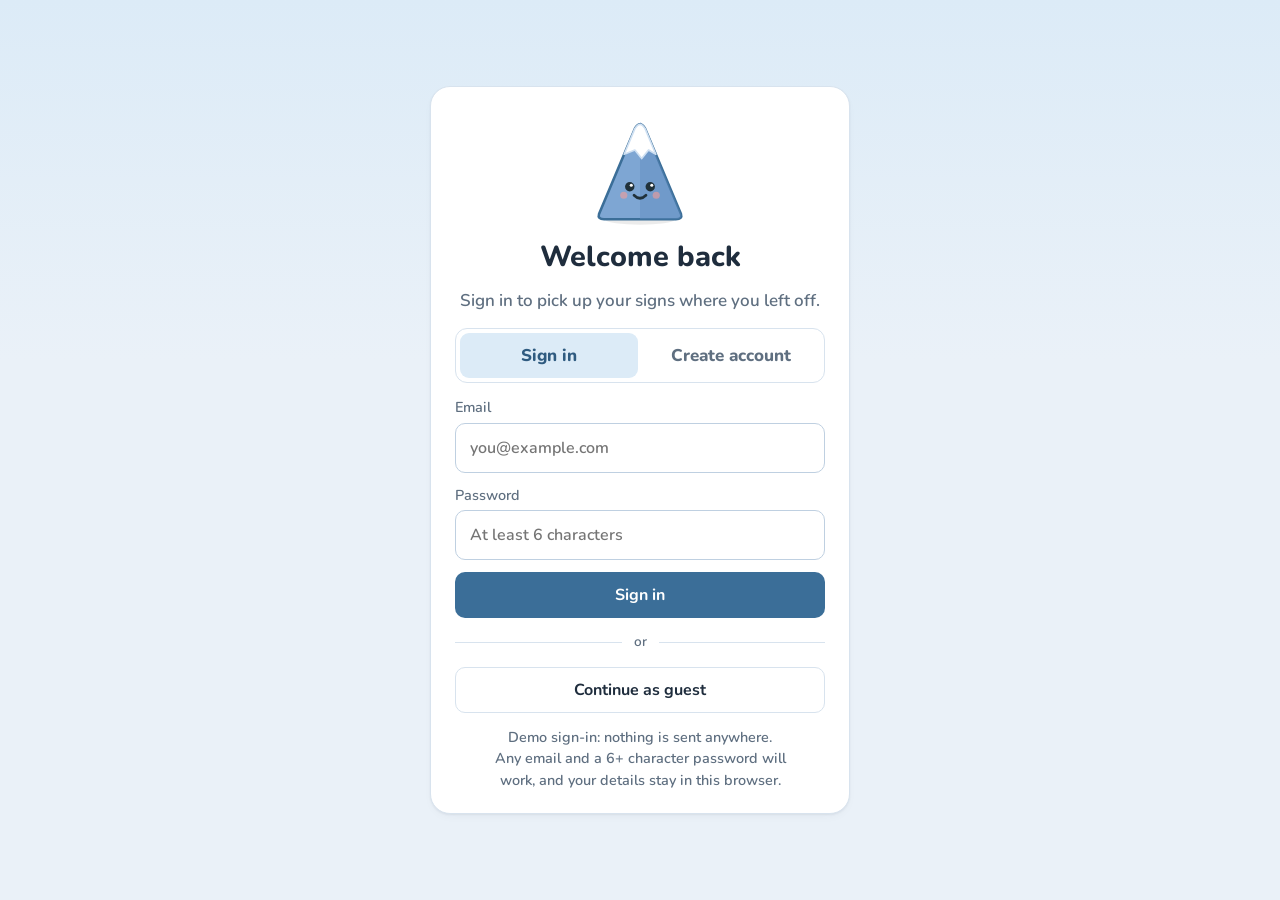
==== commit d02d446d: "New mascot, block art for Basics, and a real rewards system - Peak, a friendly mountain, replaces th" ====
--- a/index.html
+++ b/index.html
@@ -4,26 +4,28 @@
 <meta charset="utf-8">
 <meta name="viewport" content="width=device-width, initial-scale=1, viewport-fit=cover">
 <title>First Signs</title>
-<link rel="stylesheet" href="styles.css?v=14">
+<link rel="stylesheet" href="styles.css?v=16">
 <script>try { if (!localStorage.getItem("firstsigns.user")) location.replace("login.html"); } catch (e) {}</script>
 </head>
 <body>
 <div class="shell">
   <nav class="tabs" aria-label="Main">
     <a class="logo" href="#learn" aria-label="First Signs home">
-      <svg width="34" height="40" viewBox="0 0 112 130" aria-hidden="true"><path d="M30 70V34c0-7 10-7 10 0v26V22c0-7 10-7 10 0v36V18c0-7 10-7 10 0v40V24c0-7 10-7 10 0v46l8-12c4-6 13-1 9 6L82 96c-5 13-14 22-30 22h-2c-12 0-20-8-20-22z" fill="#609bd7" stroke="#3480cc" stroke-width="5" stroke-linejoin="round"/><circle cx="47" cy="84" r="5.5" fill="#20313a"/><circle cx="65" cy="84" r="5.5" fill="#20313a"/><path d="M48 96c5 5 11 5 16 0" fill="none" stroke="#20313a" stroke-width="4" stroke-linecap="round"/></svg>
+      <span class="logomark" id="logo-mark"></span>
       <span>First <b>Signs</b></span>
     </a>
     <a href="#learn" data-tab="learn"><svg viewBox="0 0 32 32" aria-hidden="true"><path d="M5 15L16 6l11 9v11H19v-7h-6v7H5z"/></svg><span>Learn</span></a>
     <a href="#practice" data-tab="practice"><svg viewBox="0 0 32 32" aria-hidden="true"><rect x="3" y="12" width="5" height="8" rx="2"/><rect x="24" y="12" width="5" height="8" rx="2"/><rect x="8" y="8" width="4" height="16" rx="2"/><rect x="20" y="8" width="4" height="16" rx="2"/><rect x="12" y="14.5" width="8" height="3"/></svg><span>Practice</span></a>
-    <a href="#abc" data-tab="abc"><svg viewBox="0 0 32 32" aria-hidden="true"><rect x="3" y="6" width="26" height="20" rx="6"/><text x="16" y="21" text-anchor="middle" font-family="Nunito, sans-serif" font-weight="900" font-size="10" fill="#fff">ABC</text></svg><span>ABC</span></a>
-    <a href="#rewards" data-tab="rewards"><svg viewBox="0 0 32 32" aria-hidden="true"><rect x="5" y="12" width="22" height="14" rx="3"/><rect x="9" y="6" width="14" height="7" rx="2"/><path d="M5 16h22" stroke="#fff" stroke-width="2.5"/></svg><span>Rewards</span></a>
+    <a href="#abc" data-tab="abc"><svg viewBox="0 0 32 32" aria-hidden="true"><rect x="3" y="17" width="12.5" height="12" rx="3"/><rect x="16.5" y="17" width="12.5" height="12" rx="3"/><rect x="9.5" y="4" width="12.5" height="12" rx="3" transform="rotate(-6 15.75 10)"/></svg><span>Basics</span></a>
+    <a href="#rewards" data-tab="rewards"><svg viewBox="0 0 32 32" aria-hidden="true"><path d="M2 27L12 9l5 8 3-4 10 14z"/><path d="M12 9l-3 5 3-1.5 2 2z" fill="#fff"/><path d="M22 4v8" stroke="currentColor" stroke-width="2" stroke-linecap="round"/><path d="M22 4h6l-2 2 2 2h-6z"/></svg><span>Rewards</span></a>
     <a href="#profile" data-tab="profile"><svg viewBox="0 0 32 32" aria-hidden="true"><circle cx="16" cy="11" r="6"/><path d="M5 27c1-6 6-9 11-9s10 3 11 9z"/></svg><span>Profile</span></a>
   </nav>
   <main id="app" class="main"></main>
 </div>
 
 <!-- MediaPipe Holistic (hand, face and body tracking), stored locally in vendor/ -->
+<script src="js/mascot.js"></script>
+<script>document.getElementById("logo-mark").innerHTML = peakSvg(36, "happy", {});</script>
 <script src="vendor/holistic/holistic.js"></script>
 <script src="js/signs.js"></script>
 <script src="js/alphabet.js"></script>
--- a/styles.css
+++ b/styles.css
@@ -212,8 +212,8 @@
 .donut { position: relative; width: 140px; height: 140px; margin: 2px auto; }
 .donut svg { width: 100%; height: 100%; }
 .donut b { position: absolute; inset: 0; display: grid; place-items: center; font-size: 2rem; font-weight: 800; }
-.sotd-word { background: var(--teal-l); border: 1px solid #c3d9ef; border-radius: 12px; min-height: 140px; display: grid; place-items: center; gap: 4px; padding: 14px; }
-.sotd-word img { max-height: 92px; max-width: 100%; object-fit: contain; mix-blend-mode: multiply; }
+.sotd-word { background: #fff; border: 1px solid var(--line); border-radius: 12px; min-height: 140px; display: grid; place-items: center; gap: 6px; padding: 14px; }
+.sotd-word img { height: 100px; max-width: 100%; object-fit: contain; }
 .sotd-word span { font-size: 2.4rem; font-weight: 900; letter-spacing: .03em; color: var(--ink); line-height: 1; }
 .sotd .row { display: grid; gap: 8px; }
 .sotd .row .btn { width: 100%; }
@@ -332,8 +332,8 @@
 .pane { display: flex; flex-direction: column; gap: 14px; min-width: 0; }
 .plabel { display: flex; align-items: center; gap: 8px; font-size: 1.05rem; font-weight: 800; color: var(--link); }
 .plabel i { width: 7px; height: 7px; border-radius: 50%; background: var(--lrose); }
-.lframe { position: relative; aspect-ratio: 4 / 3; border-radius: var(--r); overflow: hidden; background: var(--peach); border: 1px solid var(--peach-line); display: grid; place-items: center; }
-.lframe img { position: absolute; inset: 0; width: 100%; height: 100%; object-fit: contain; padding: 16px; background: #fff; }
+.lframe { position: relative; aspect-ratio: 4 / 3; border-radius: var(--r); overflow: hidden; background: #fff; border: 1px solid var(--line); display: grid; place-items: center; }
+.lframe img { position: absolute; inset: 0; width: 100%; height: 100%; object-fit: contain; padding: 22px; background: #fff; }
 .lgloss { font-weight: 900; font-size: 2.8rem; letter-spacing: .03em; color: #1f2c3a; }
 .lbig { font-weight: 900; color: #1f2c3a !important; font-size: clamp(2.8rem, 6vw, 4.4rem); letter-spacing: .04em; color: var(--link); }
 .lname { font-weight: 900; font-size: 1.9rem; letter-spacing: -.01em; margin-top: 8px; color: var(--link); }
@@ -395,9 +395,9 @@
 .phrase:first-of-type { border-top: 0; }
 .phrase .g { font-weight: 800; letter-spacing: .03em; }
 .photo { margin: 0; display: grid; gap: 6px; justify-items: start; }
-.photo img { width: 180px; max-width: 100%; height: auto; border-radius: var(--r-sm); background: var(--soft); border: 1px solid var(--line); }
+.photo img { width: 180px; max-width: 100%; height: auto; border-radius: var(--r-sm); background: #fff; border: 1px solid var(--line); }
 .photo.small img { width: 100%; max-height: 130px; object-fit: contain; }
-.photo.drawing img { background: #fff; padding: 10px; }
+.photo.drawing img { background: #fff; padding: 12px; aspect-ratio: 1; object-fit: contain; }
 
 /* ---------- ABC tab pieces ---------- */
 .routines { display: grid; grid-template-columns: 1fr 1fr; gap: 14px; }
@@ -496,3 +496,64 @@
 .or { display: flex; align-items: center; gap: 12px; color: var(--muted); font-size: .85rem; }
 .or::before, .or::after { content: ""; flex: 1; height: 1px; background: var(--line); }
 .login-note { text-wrap: balance; }
+
+/* ---------- Peak, Basics blocks and the rewards system ---------- */
+:root { --gold: #e6a93c; --gold-d: #8a5d0c; --gold-l: #fff3d4; }
+.logomark { display: inline-flex; }
+.logomark svg { width: 36px; height: 42px; fill: none; }
+.stop .medal { position: absolute; right: -7px; top: -7px; width: 18px; height: 18px; border-radius: 50%; background: var(--gold); box-shadow: 0 0 0 2px #fff; display: grid; place-items: center; text-decoration: none; }
+.stop .medal svg { width: 11px; height: 11px; }
+.stop.now .dot svg.mitt { width: 34px; height: auto; margin-top: 3px; }
+.summit.got { background: var(--gold-l); }
+.summit.got b { color: var(--gold-d); }
+.badge.got > i { box-shadow: 0 0 0 3px #fff, 0 0 0 5px var(--gold); }
+/* Learn header */
+.lwho { display: flex; gap: 14px; align-items: center; min-width: 0; }
+.lmitt { flex: none; }
+button.lpill { font: inherit; font-weight: 800; color: var(--ink); cursor: pointer; }
+button.lpill:hover { border-color: #9fc1df; background: var(--soft); }
+.lpill svg { flex: none; }
+/* Basics blocks */
+.bico { display: block; width: 52px; height: 52px; margin-bottom: 2px; }
+.bico svg { width: 52px; height: 52px; }
+.blocksart { display: block; }
+/* Rewards */
+.climber { display: flex; gap: 22px; align-items: center; flex-wrap: wrap; padding: 22px 24px; border: 1px solid var(--line); border-radius: 20px; box-shadow: var(--shadow);
+  background: linear-gradient(180deg, #eaf3fc, #fff 75%); }
+.climber-art { flex: none; display: grid; place-items: center; width: 150px; }
+.climber-info { flex: 1 1 280px; min-width: 0; display: grid; gap: 6px; }
+.climber-info small { color: var(--muted); font-weight: 800; }
+.climber-info h2 { font-size: 1.8rem; }
+.climber-info p { color: var(--muted); font-weight: 700; }
+.climber-info .row { margin-top: 6px; }
+.coinbox { flex: none; display: grid; justify-items: center; gap: 0; padding: 14px 22px; border-radius: 16px; background: var(--gold-l); border: 1px solid #ecd08e; }
+.coinbox b { font-family: var(--display); font-size: 2.1rem; line-height: 1.1; color: var(--gold-d); }
+.coinbox span:last-child { font-weight: 800; color: var(--gold-d); font-size: .85rem; }
+.cb-ic svg { width: 30px; height: 30px; }
+.qhead { display: flex; justify-content: space-between; align-items: baseline; gap: 12px; flex-wrap: wrap; }
+.ridgewrap { overflow-x: auto; padding-bottom: 4px; }
+.ridge { display: block; width: 100%; min-width: 560px; height: auto; font-family: var(--font); }
+.quests { list-style: none; margin: 0; padding: 0; display: grid; gap: 10px; }
+.quest { display: flex; justify-content: space-between; align-items: center; gap: 14px; padding: 12px 14px; border: 1px solid var(--line); border-radius: var(--r-sm); background: #fff; }
+.quest.ready { border-color: #8fb4d6; background: var(--teal-l); }
+.quest.got { background: var(--soft); }
+.qtext { flex: 1; min-width: 0; display: grid; gap: 3px; }
+.qtext span { color: var(--muted); font-size: .88rem; }
+.qtext .pbar { margin-top: 4px; }
+.qact { display: flex; align-items: center; gap: 12px; flex: none; }
+.qrew { display: inline-flex; align-items: center; gap: 4px; font-weight: 800; color: var(--gold-d); }
+.qrew svg, .btn svg { width: 18px; height: 18px; }
+.chest { display: flex; align-items: center; gap: 14px; padding: 12px 14px; border: 2px dashed #ecd08e; border-radius: var(--r-sm); background: var(--gold-l); }
+.chest > div { flex: 1; display: grid; }
+.chest > div span { color: var(--muted); font-size: .88rem; }
+.chest.ready { border-style: solid; box-shadow: 0 0 0 3px #f6e2b0; }
+.chest.got { opacity: .7; }
+.chesticon svg { width: 38px; height: 38px; }
+.geargrid { display: grid; grid-template-columns: repeat(auto-fill, minmax(150px, 1fr)); gap: 14px; }
+.gear { display: grid; justify-items: center; gap: 4px; text-align: center; padding: 14px 10px 12px; border: 1px solid var(--line); border-radius: var(--r); background: #fff; box-shadow: var(--shadow); }
+.gear.on { border-color: var(--gold); box-shadow: 0 0 0 2px #f6e2b0; }
+.gear small { color: var(--muted); }
+.gear .btn { margin-top: 6px; }
+.gearpic { display: grid; place-items: center; height: 96px; }
+.gear .btn svg { margin-right: 2px; }
+@media (max-width: 560px) { .climber { padding: 18px 16px; } .climber-art { width: 110px; } .coinbox { width: 100%; grid-auto-flow: column; justify-content: center; gap: 10px; } }
